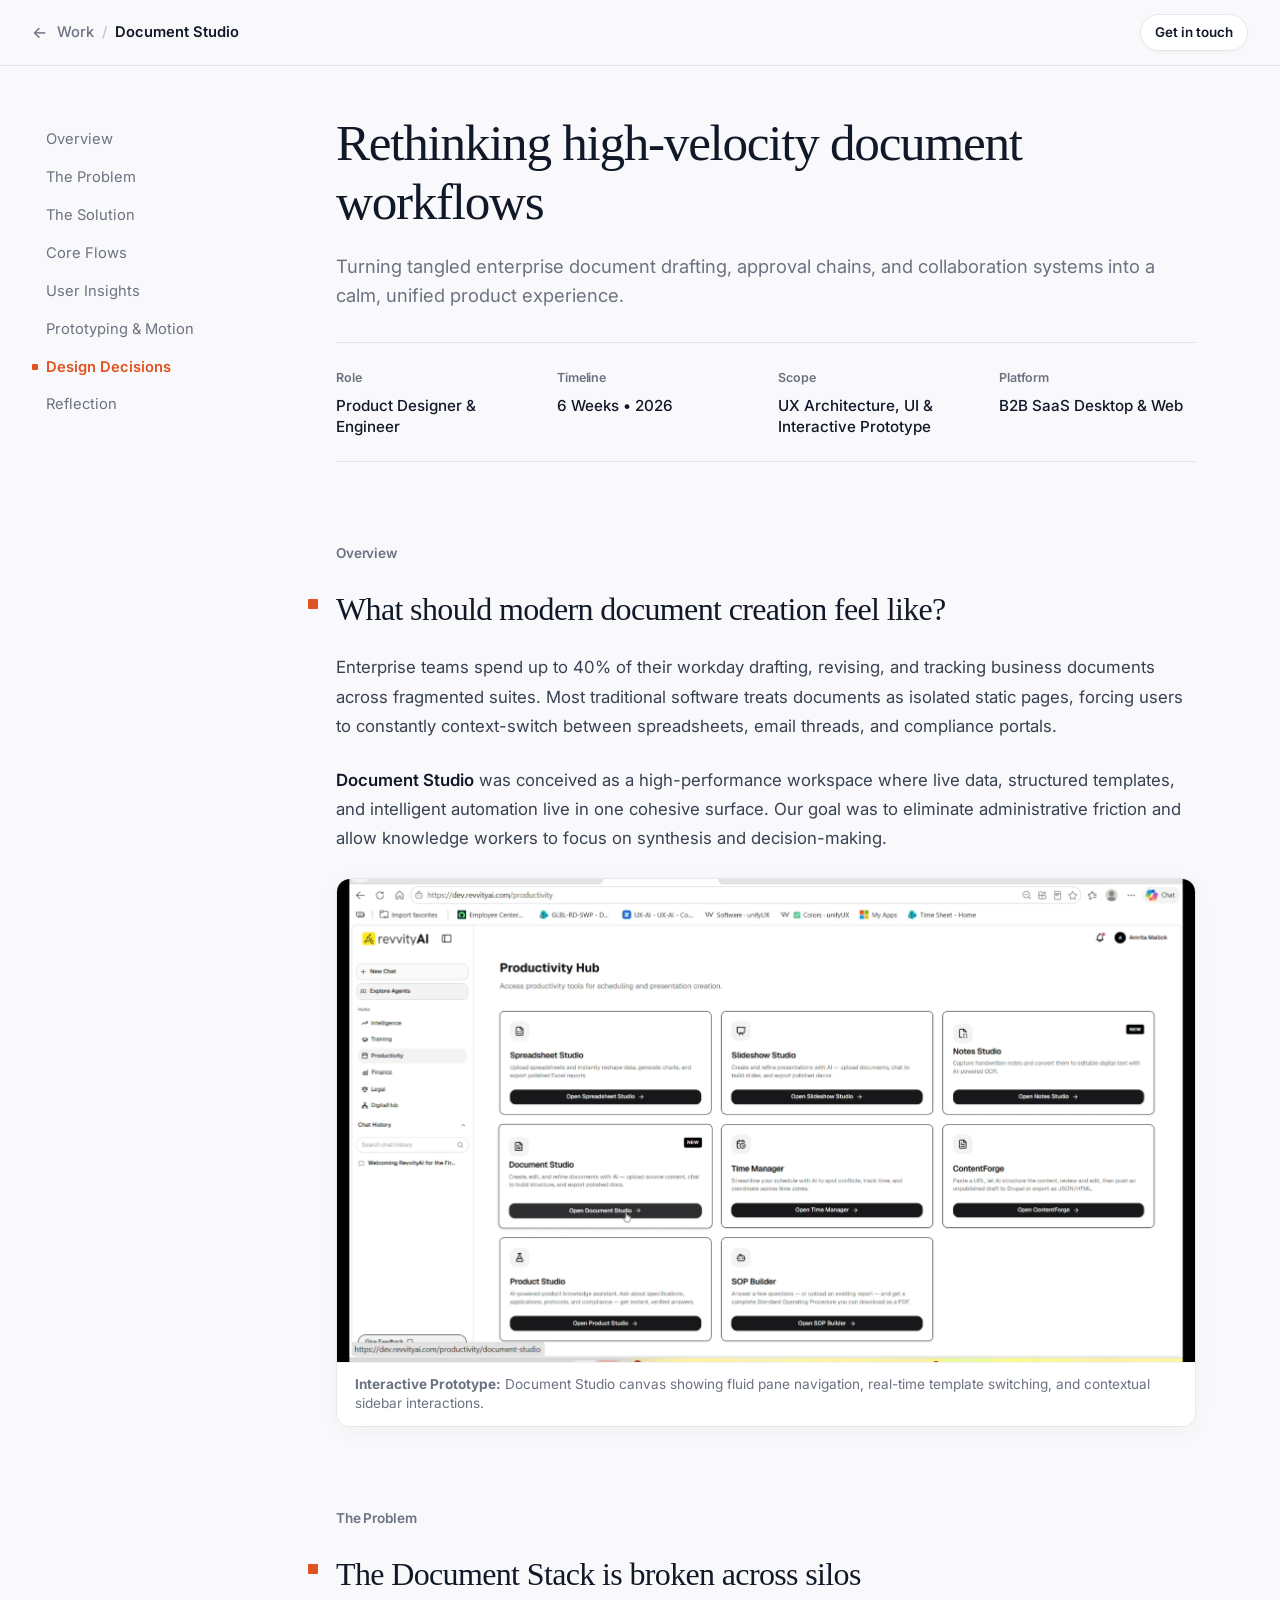
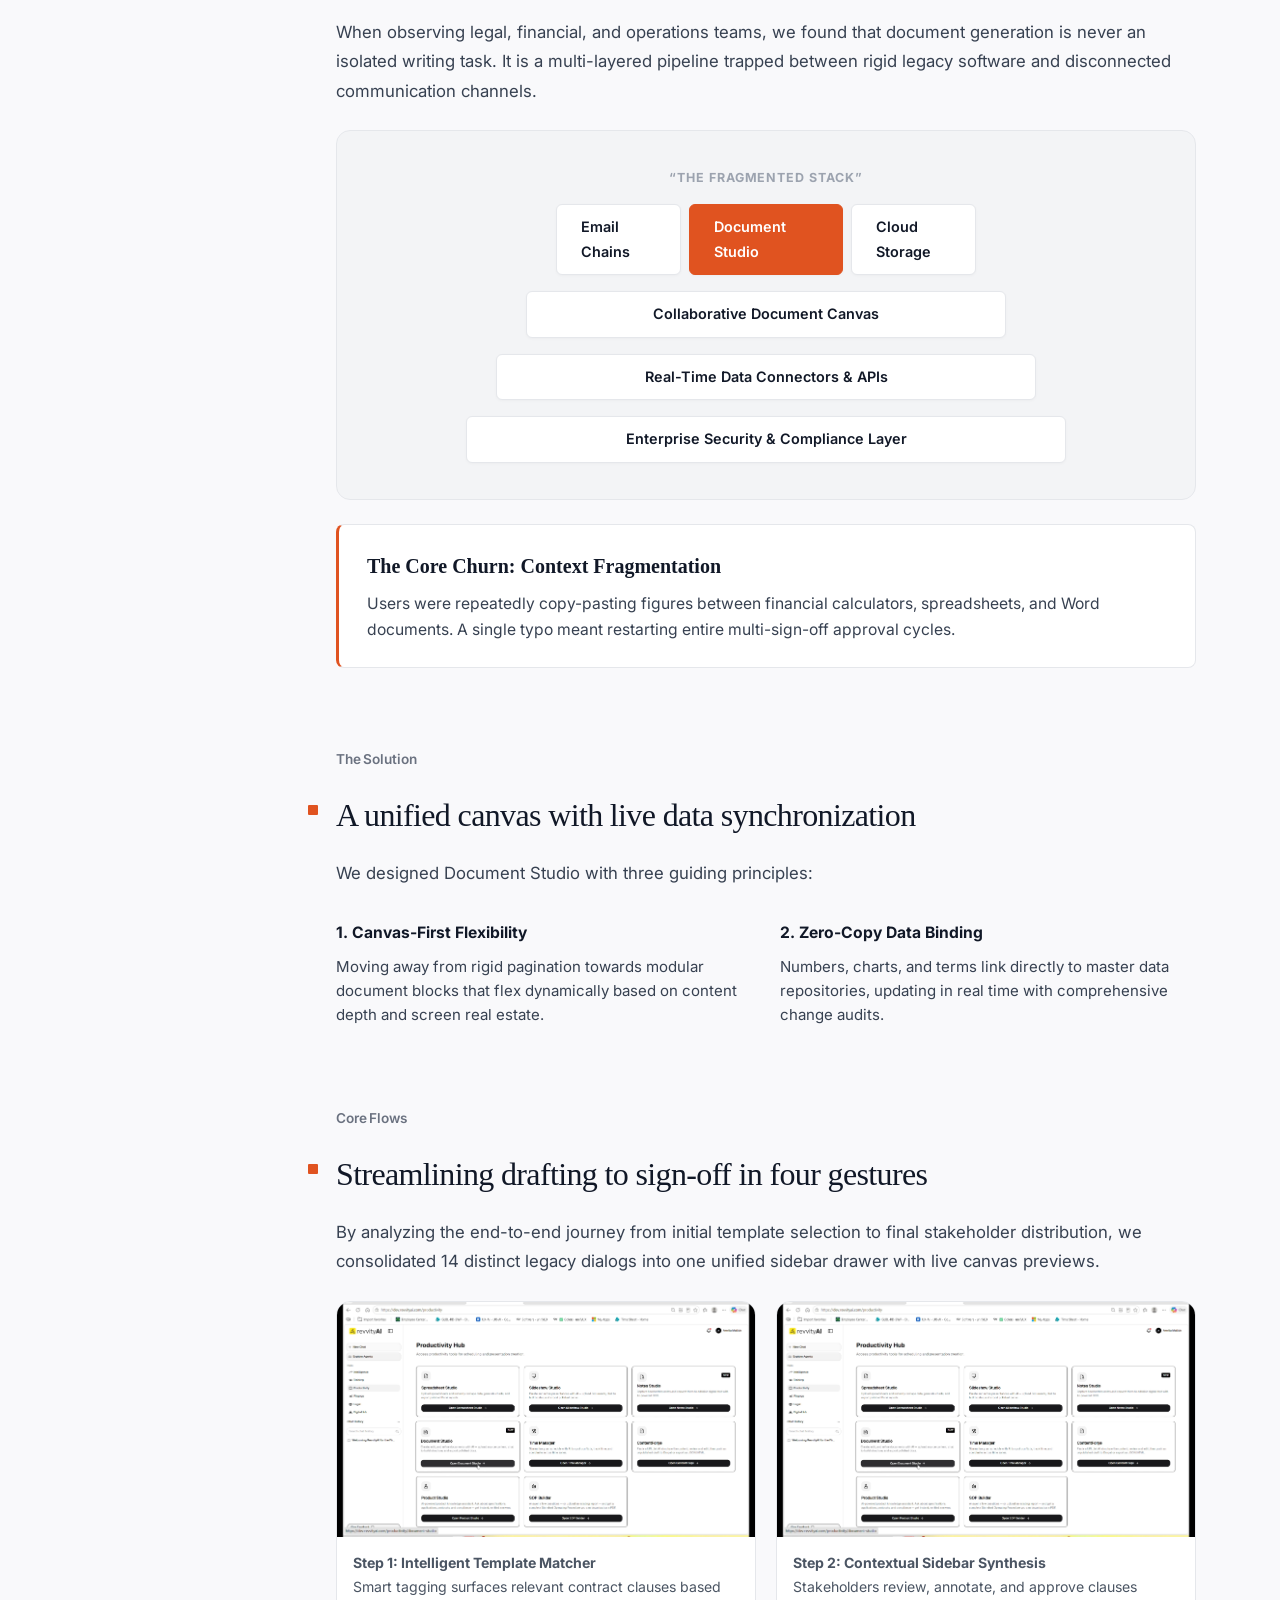
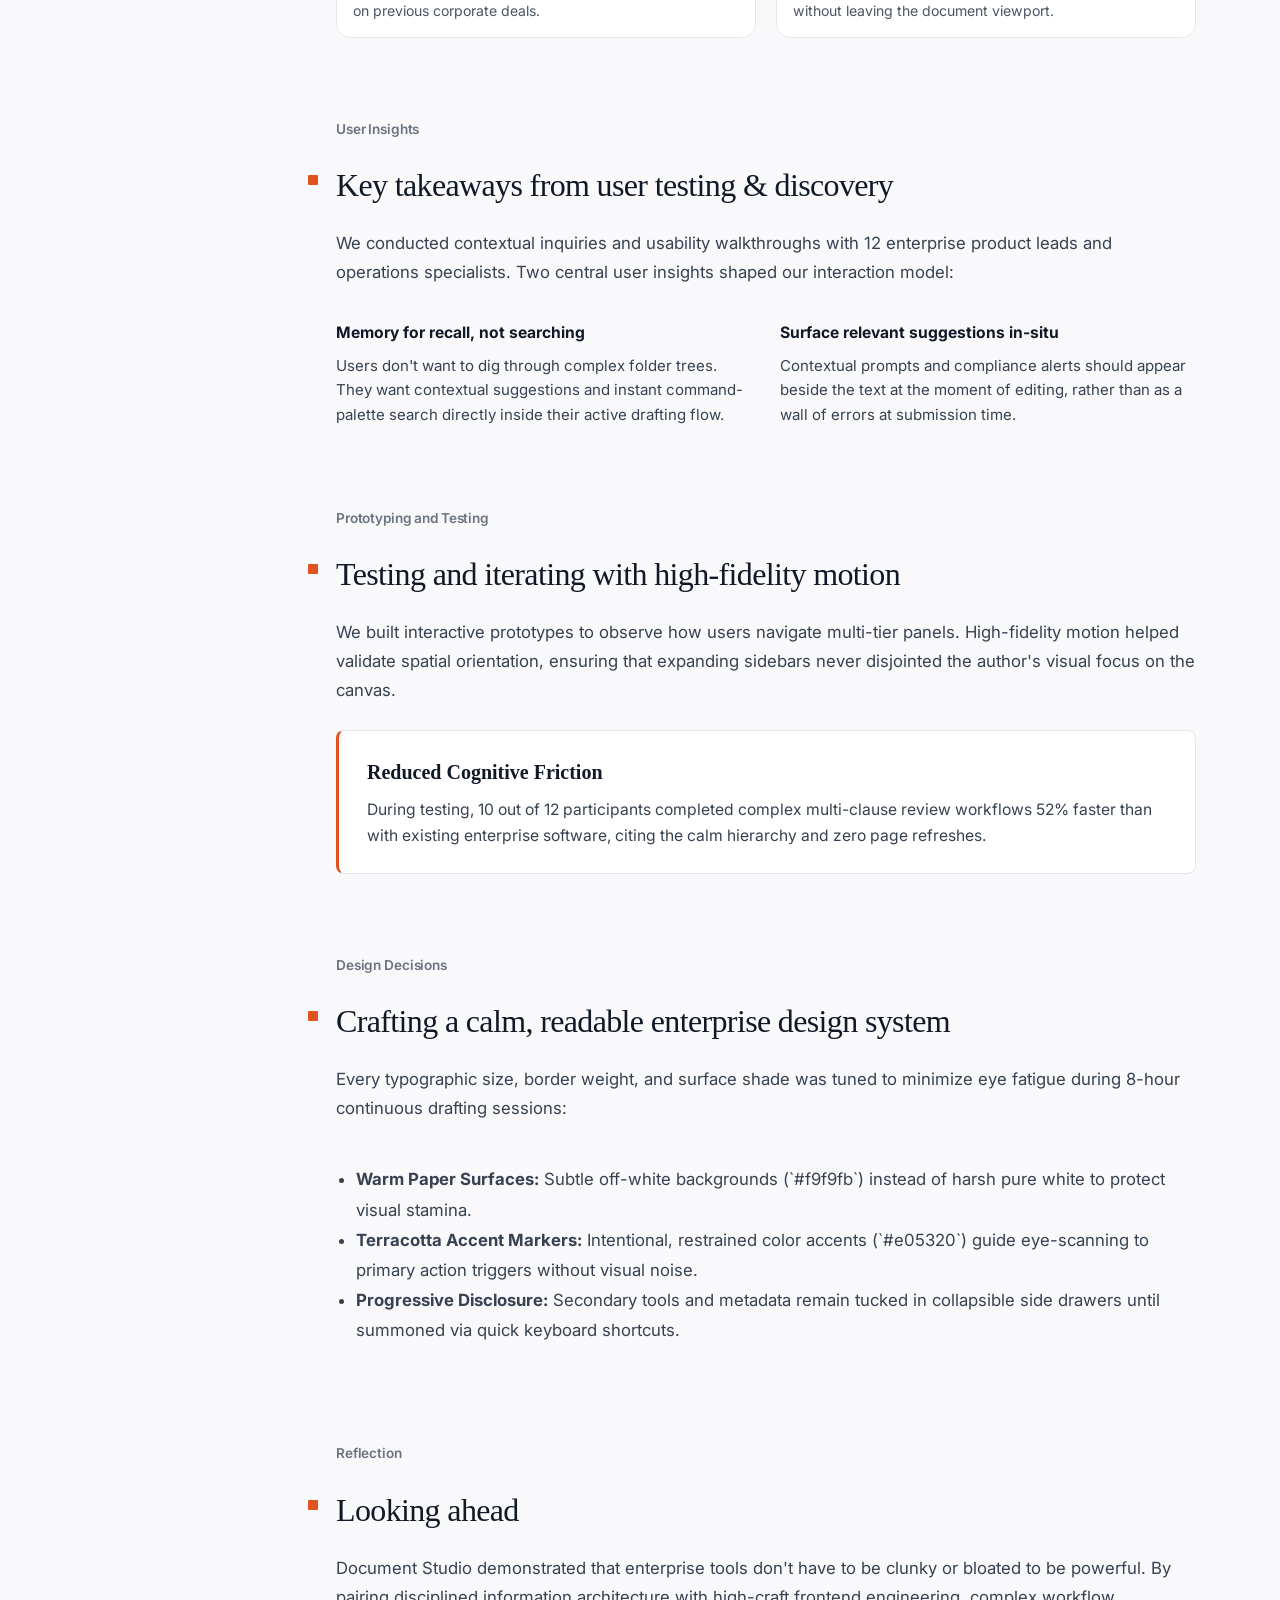
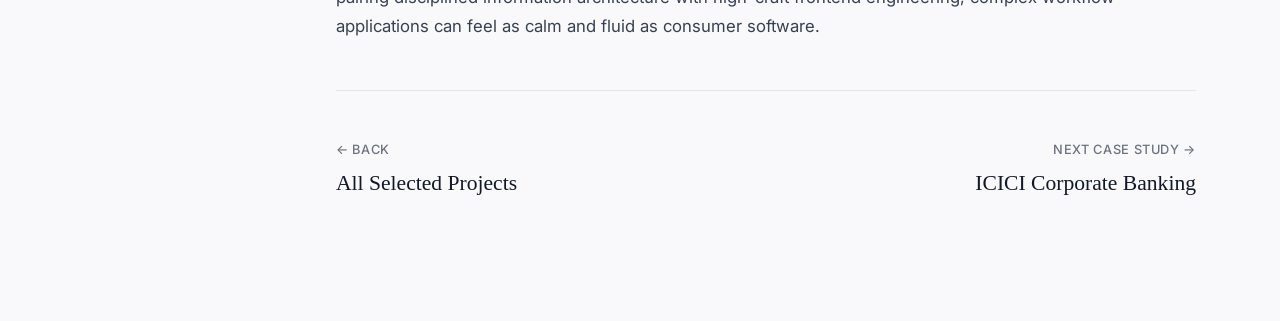
==== case-studies/document-studio/index.html @ 18f776e1 "Add Document Studio case study with Editorial Light reading theme and sticky TOC" ====
<!DOCTYPE html>
<html lang="en">
<head>
  <meta charset="UTF-8" />
  <meta name="viewport" content="width=device-width, initial-scale=1.0" />
  <title>Document Studio — Case Study | Amrita Mallick</title>
  
  <link rel="preconnect" href="https://fonts.googleapis.com" />
  <link rel="preconnect" href="https://fonts.gstatic.com" crossorigin />
  <link href="https://fonts.googleapis.com/css2?family=Inter:wght@400;500;600;700&display=swap" rel="stylesheet" />
  
  <link rel="stylesheet" href="../../styles/editorial-case-study.css" />
</head>
<body class="editorial-case-study">

  <!-- =========================================
       TOP BREADCRUMB BAR
       ========================================= -->
  <header class="cs-top-bar" role="banner">
    <a href="../../index.html" class="cs-breadcrumb">
      <span class="back-arrow">←</span> Work <span style="opacity: 0.4;">/</span> <span class="project-title-crumb">Document Studio</span>
    </a>
    <div class="cs-top-actions">
      <a href="../../index.html#contact" class="cs-contact-pill">Get in touch</a>
    </div>
  </header>

  <!-- =========================================
       MAIN 2-COLUMN LAYOUT
       ========================================= -->
  <div class="cs-layout-container">

    <!-- LEFT STICKY TABLE OF CONTENTS -->
    <aside class="cs-toc-sidebar" aria-label="Table of Contents">
      <ul class="cs-toc-list">
        <li><a href="#overview" class="cs-toc-link is-active">Overview</a></li>
        <li><a href="#problem" class="cs-toc-link">The Problem</a></li>
        <li><a href="#solution" class="cs-toc-link">The Solution</a></li>
        <li><a href="#core-flows" class="cs-toc-link">Core Flows</a></li>
        <li><a href="#research" class="cs-toc-link">User Insights</a></li>
        <li><a href="#prototyping" class="cs-toc-link">Prototyping & Motion</a></li>
        <li><a href="#decisions" class="cs-toc-link">Design Decisions</a></li>
        <li><a href="#reflection" class="cs-toc-link">Reflection</a></li>
      </ul>
    </aside>

    <!-- RIGHT MAIN CONTENT COLUMN -->
    <main class="cs-main-content">

      <!-- HERO ARTICLE HEADER -->
      <section class="cs-article-header">
        <h1 class="cs-main-title">Rethinking high-velocity document workflows</h1>
        <p class="cs-main-subtitle">
          Turning tangled enterprise document drafting, approval chains, and collaboration systems into a calm, unified product experience.
        </p>

        <!-- Metadata Grid -->
        <div class="cs-metadata-grid">
          <div class="cs-meta-col">
            <span class="cs-meta-label">Role</span>
            <span class="cs-meta-value">Product Designer &amp; Engineer</span>
          </div>
          <div class="cs-meta-col">
            <span class="cs-meta-label">Timeline</span>
            <span class="cs-meta-value">6 Weeks &bull; 2026</span>
          </div>
          <div class="cs-meta-col">
            <span class="cs-meta-label">Scope</span>
            <span class="cs-meta-value">UX Architecture, UI &amp; Interactive Prototype</span>
          </div>
          <div class="cs-meta-col">
            <span class="cs-meta-label">Platform</span>
            <span class="cs-meta-value">B2B SaaS Desktop &amp; Web</span>
          </div>
        </div>
      </section>

      <!-- SECTION 1: OVERVIEW -->
      <section class="cs-section" id="overview">
        <span class="cs-section-kicker">Overview</span>
        <div class="cs-heading-with-marker">
          <h2 class="cs-section-heading">What should modern document creation feel like?</h2>
        </div>
        <p class="cs-body-p">
          Enterprise teams spend up to 40% of their workday drafting, revising, and tracking business documents across fragmented suites. Most traditional software treats documents as isolated static pages, forcing users to constantly context-switch between spreadsheets, email threads, and compliance portals.
        </p>
        <p class="cs-body-p">
          <strong>Document Studio</strong> was conceived as a high-performance workspace where live data, structured templates, and intelligent automation live in one cohesive surface. Our goal was to eliminate administrative friction and allow knowledge workers to focus on synthesis and decision-making.
        </p>

        <!-- Featured Prototype Video Mockup -->
        <div class="cs-media-card">
          <video autoplay loop muted playsinline webkit-playsinline preload="auto" poster="../../assets/images/prototype_thumb.png">
            <source src="../../assets/videos/document-studio-prototype.mp4" type="video/mp4" />
          </video>
          <div class="cs-media-caption">
            <strong>Interactive Prototype:</strong> Document Studio canvas showing fluid pane navigation, real-time template switching, and contextual sidebar interactions.
          </div>
        </div>
      </section>

      <!-- SECTION 2: THE PROBLEM -->
      <section class="cs-section" id="problem">
        <span class="cs-section-kicker">The Problem</span>
        <div class="cs-heading-with-marker">
          <h2 class="cs-section-heading">The Document Stack is broken across silos</h2>
        </div>
        <p class="cs-body-p">
          When observing legal, financial, and operations teams, we found that document generation is never an isolated writing task. It is a multi-layered pipeline trapped between rigid legacy software and disconnected communication channels.
        </p>

        <!-- System Stack Diagram (Like OpenAI "THE STACK" component) -->
        <div class="cs-stack-diagram">
          <div style="font-size: 0.78rem; font-weight: 700; color: #9ca3af; letter-spacing: 0.08em; text-transform: uppercase;">
            &ldquo;THE FRAGMENTED STACK&rdquo;
          </div>
          <div style="display: flex; gap: 8px; width: 100%; max-width: 420px; justify-content: center;">
            <div class="cs-stack-level" style="flex: 1;">Email Chains</div>
            <div class="cs-stack-level active-stack" style="flex: 1.4;">Document Studio</div>
            <div class="cs-stack-level" style="flex: 1;">Cloud Storage</div>
          </div>
          <div class="cs-stack-level" style="width: 100%; max-width: 480px;">Collaborative Document Canvas</div>
          <div class="cs-stack-level" style="width: 100%; max-width: 540px;">Real-Time Data Connectors &amp; APIs</div>
          <div class="cs-stack-level" style="width: 100%; max-width: 600px;">Enterprise Security &amp; Compliance Layer</div>
        </div>

        <div class="cs-callout-card">
          <h4>The Core Churn: Context Fragmentation</h4>
          <p>
            Users were repeatedly copy-pasting figures between financial calculators, spreadsheets, and Word documents. A single typo meant restarting entire multi-sign-off approval cycles.
          </p>
        </div>
      </section>

      <!-- SECTION 3: THE SOLUTION -->
      <section class="cs-section" id="solution">
        <span class="cs-section-kicker">The Solution</span>
        <div class="cs-heading-with-marker">
          <h2 class="cs-section-heading">A unified canvas with live data synchronization</h2>
        </div>
        <p class="cs-body-p">
          We designed Document Studio with three guiding principles:
        </p>
        <div class="cs-insights-grid">
          <div class="cs-insight-item">
            <h3 class="cs-insight-title">1. Canvas-First Flexibility</h3>
            <p class="cs-insight-desc">
              Moving away from rigid pagination towards modular document blocks that flex dynamically based on content depth and screen real estate.
            </p>
          </div>
          <div class="cs-insight-item">
            <h3 class="cs-insight-title">2. Zero-Copy Data Binding</h3>
            <p class="cs-insight-desc">
              Numbers, charts, and terms link directly to master data repositories, updating in real time with comprehensive change audits.
            </p>
          </div>
        </div>
      </section>

      <!-- SECTION 4: CORE FLOWS -->
      <section class="cs-section" id="core-flows">
        <span class="cs-section-kicker">Core Flows</span>
        <div class="cs-heading-with-marker">
          <h2 class="cs-section-heading">Streamlining drafting to sign-off in four gestures</h2>
        </div>
        <p class="cs-body-p">
          By analyzing the end-to-end journey from initial template selection to final stakeholder distribution, we consolidated 14 distinct legacy dialogs into one unified sidebar drawer with live canvas previews.
        </p>

        <!-- Side-by-Side Flow Exploration -->
        <div class="cs-photo-grid-2">
          <div class="photo-item">
            <img src="../../assets/images/prototype_thumb.png" alt="Document Studio Workflow Navigation" />
            <div style="padding: 14px 16px; font-size: 0.88rem; color: #4b5563;">
              <strong>Step 1: Intelligent Template Matcher</strong><br />
              Smart tagging surfaces relevant contract clauses based on previous corporate deals.
            </div>
          </div>
          <div class="photo-item">
            <img src="../../assets/images/prototype_thumb.png" alt="Document Studio Real-Time Synthesis" />
            <div style="padding: 14px 16px; font-size: 0.88rem; color: #4b5563;">
              <strong>Step 2: Contextual Sidebar Synthesis</strong><br />
              Stakeholders review, annotate, and approve clauses without leaving the document viewport.
            </div>
          </div>
        </div>
      </section>

      <!-- SECTION 5: USER RESEARCH & INSIGHTS -->
      <section class="cs-section" id="research">
        <span class="cs-section-kicker">User Insights</span>
        <div class="cs-heading-with-marker">
          <h2 class="cs-section-heading">Key takeaways from user testing &amp; discovery</h2>
        </div>
        <p class="cs-body-p">
          We conducted contextual inquiries and usability walkthroughs with 12 enterprise product leads and operations specialists. Two central user insights shaped our interaction model:
        </p>

        <div class="cs-insights-grid">
          <div class="cs-insight-item">
            <h3 class="cs-insight-title">Memory for recall, not searching</h3>
            <p class="cs-insight-desc">
              Users don't want to dig through complex folder trees. They want contextual suggestions and instant command-palette search directly inside their active drafting flow.
            </p>
          </div>
          <div class="cs-insight-item">
            <h3 class="cs-insight-title">Surface relevant suggestions in-situ</h3>
            <p class="cs-insight-desc">
              Contextual prompts and compliance alerts should appear beside the text at the moment of editing, rather than as a wall of errors at submission time.
            </p>
          </div>
        </div>
      </section>

      <!-- SECTION 6: PROTOTYPING & MOTION -->
      <section class="cs-section" id="prototyping">
        <span class="cs-section-kicker">Prototyping and Testing</span>
        <div class="cs-heading-with-marker">
          <h2 class="cs-section-heading">Testing and iterating with high-fidelity motion</h2>
        </div>
        <p class="cs-body-p">
          We built interactive prototypes to observe how users navigate multi-tier panels. High-fidelity motion helped validate spatial orientation, ensuring that expanding sidebars never disjointed the author's visual focus on the canvas.
        </p>

        <div class="cs-callout-card">
          <h4>Reduced Cognitive Friction</h4>
          <p>
            During testing, 10 out of 12 participants completed complex multi-clause review workflows 52% faster than with existing enterprise software, citing the calm hierarchy and zero page refreshes.
          </p>
        </div>
      </section>

      <!-- SECTION 7: DESIGN DECISIONS -->
      <section class="cs-section" id="decisions">
        <span class="cs-section-kicker">Design Decisions</span>
        <div class="cs-heading-with-marker">
          <h2 class="cs-section-heading">Crafting a calm, readable enterprise design system</h2>
        </div>
        <p class="cs-body-p">
          Every typographic size, border weight, and surface shade was tuned to minimize eye fatigue during 8-hour continuous drafting sessions:
        </p>
        <ul style="padding-left: 20px; line-height: 1.8; color: var(--cs-text-body); font-size: 1.05rem;">
          <li><strong>Warm Paper Surfaces:</strong> Subtle off-white backgrounds (`#f9f9fb`) instead of harsh pure white to protect visual stamina.</li>
          <li><strong>Terracotta Accent Markers:</strong> Intentional, restrained color accents (`#e05320`) guide eye-scanning to primary action triggers without visual noise.</li>
          <li><strong>Progressive Disclosure:</strong> Secondary tools and metadata remain tucked in collapsible side drawers until summoned via quick keyboard shortcuts.</li>
        </ul>
      </section>

      <!-- SECTION 8: REFLECTION & NEXT STEPS -->
      <section class="cs-section" id="reflection">
        <span class="cs-section-kicker">Reflection</span>
        <div class="cs-heading-with-marker">
          <h2 class="cs-section-heading">Looking ahead</h2>
        </div>
        <p class="cs-body-p">
          Document Studio demonstrated that enterprise tools don't have to be clunky or bloated to be powerful. By pairing disciplined information architecture with high-craft frontend engineering, complex workflow applications can feel as calm and fluid as consumer software.
        </p>

        <!-- Bottom Navigation: Next Case Study -->
        <nav class="cs-footer-nav" aria-label="Next Case Study">
          <a href="../../index.html#projects" class="cs-footer-link">
            <span class="cs-footer-sub">← Back</span>
            <span class="cs-footer-title">All Selected Projects</span>
          </a>
          <a href="../icici-cib-banking-saas/index.html" class="cs-footer-link" style="text-align: right;">
            <span class="cs-footer-sub">Next Case Study →</span>
            <span class="cs-footer-title">ICICI Corporate Banking</span>
          </a>
        </nav>
      </section>

    </main>
  </div>

  <script src="../editorial-case-study.js"></script>
</body>
</html>
---- styles/editorial-case-study.css ----
/* ==========================================================================
   Editorial Case Study Design System
   Inspired by OpenAI x Hardware Case Study Layout:
   - High-contrast, publication-grade reading experience
   - Warm editorial canvas (#f9f9fb) with crisp typography
   - Sticky left Table of Contents (TOC) with terracotta active indicators
   - Modular storytelling: Insights, Workflow Stacks, Device Mockups & Media
   ========================================================================== */

@font-face {
  font-family: 'Canela';
  src: url('../assets/fonts/CanelaTextFamily/CanelaText-Regular-Trial.otf') format('opentype');
  font-weight: 400;
  font-style: normal;
}
@font-face {
  font-family: 'Canela';
  src: url('../assets/fonts/CanelaDeckFamily/CanelaDeck-Medium-Trial.otf') format('opentype');
  font-weight: 500;
  font-style: normal;
}
@font-face {
  font-family: 'Canela';
  src: url('../assets/fonts/CanelaFamily/Canela-Bold-Trial.otf') format('opentype');
  font-weight: 700;
  font-style: normal;
}
@font-face {
  font-family: 'Canela';
  src: url('../assets/fonts/CanelaFamily/Canela-BoldItalic-Trial.otf') format('opentype');
  font-weight: 700;
  font-style: italic;
}

:root {
  --cs-bg: #f9f9fb;
  --cs-surface: #ffffff;
  --cs-surface-subtle: #f3f4f6;
  --cs-text-main: #111827;
  --cs-text-body: #374151;
  --cs-text-secondary: #6b7280;
  --cs-text-muted: #9ca3af;
  --cs-border: #e5e7eb;
  --cs-border-subtle: #f1f2f4;
  --cs-accent: #e05320;
  --cs-accent-bg: rgba(224, 83, 32, 0.08);
  --cs-radius-sm: 8px;
  --cs-radius-md: 14px;
  --cs-radius-lg: 20px;
  --font-serif: 'Canela', Georgia, serif;
  --font-sans: 'Inter', -apple-system, BlinkMacSystemFont, "Segoe UI", Roboto, sans-serif;
}

*, *::before, *::after {
  box-sizing: border-box;
}

html {
  scroll-behavior: smooth;
  overflow-x: hidden;
  max-width: 100vw;
}

body.editorial-case-study {
  margin: 0;
  background-color: var(--cs-bg);
  color: var(--cs-text-body);
  font-family: var(--font-sans);
  font-size: 16px;
  line-height: 1.7;
  -webkit-font-smoothing: antialiased;
  -moz-osx-font-smoothing: grayscale;
}

/* =========================================
   TOP BREADCRUMB NAVIGATION BAR
   ========================================= */
.cs-top-bar {
  position: sticky;
  top: 0;
  z-index: 100;
  background: rgba(249, 249, 251, 0.92);
  backdrop-filter: blur(14px);
  -webkit-backdrop-filter: blur(14px);
  border-bottom: 1px solid var(--cs-border);
  padding: 14px 32px;
  display: flex;
  align-items: center;
  justify-content: space-between;
}

.cs-breadcrumb {
  display: inline-flex;
  align-items: center;
  gap: 8px;
  font-size: 0.92rem;
  font-weight: 500;
  color: var(--cs-text-secondary);
  text-decoration: none;
  transition: color 0.2s ease;
}

.cs-breadcrumb:hover {
  color: var(--cs-text-main);
}

.cs-breadcrumb .back-arrow {
  font-size: 1rem;
  margin-right: 2px;
  transition: transform 0.2s ease;
}

.cs-breadcrumb:hover .back-arrow {
  transform: translateX(-3px);
}

.cs-breadcrumb .project-title-crumb {
  color: var(--cs-text-main);
  font-weight: 600;
}

.cs-top-actions {
  display: flex;
  align-items: center;
  gap: 16px;
}

.cs-contact-pill {
  font-size: 0.84rem;
  font-weight: 600;
  color: var(--cs-text-main);
  background: var(--cs-surface);
  border: 1px solid var(--cs-border);
  padding: 6px 14px;
  border-radius: 999px;
  text-decoration: none;
  box-shadow: 0 1px 3px rgba(0, 0, 0, 0.04);
  transition: all 0.2s ease;
  cursor: pointer;
}

.cs-contact-pill:hover {
  border-color: var(--cs-text-main);
  background: var(--cs-text-main);
  color: #ffffff;
}

/* =========================================
   MAIN 2-COLUMN LAYOUT (Sticky TOC + Content)
   ========================================= */
.cs-layout-container {
  max-width: 1360px;
  margin: 0 auto;
  padding: 48px 32px 120px;
  display: grid;
  grid-template-columns: 240px minmax(0, 1fr);
  gap: 64px;
  position: relative;
  align-items: start;
}

/* Left Sticky Table of Contents */
.cs-toc-sidebar {
  position: sticky;
  top: 80px;
  display: flex;
  flex-direction: column;
  gap: 12px;
  padding-top: 10px;
  user-select: none;
}

.cs-toc-list {
  list-style: none;
  padding: 0;
  margin: 0;
  display: flex;
  flex-direction: column;
  gap: 8px;
}

.cs-toc-link {
  display: inline-flex;
  align-items: center;
  gap: 8px;
  font-size: 0.92rem;
  font-weight: 400;
  color: var(--cs-text-secondary);
  text-decoration: none;
  padding: 4px 0;
  transition: all 0.2s ease;
  line-height: 1.35;
}

.cs-toc-link:hover {
  color: var(--cs-text-main);
}

.cs-toc-link::before {
  content: "";
  display: inline-block;
  width: 6px;
  height: 6px;
  background: transparent;
  border-radius: 1px;
  flex-shrink: 0;
  transition: background 0.2s ease;
}

/* Active State with Terracotta Orange Square Indicator */
.cs-toc-link.is-active {
  color: var(--cs-accent);
  font-weight: 600;
}

.cs-toc-link.is-active::before {
  content: "";
  background: var(--cs-accent);
}

/* =========================================
   RIGHT CONTENT COLUMN
   ========================================= */
.cs-main-content {
  max-width: 860px;
  display: flex;
  flex-direction: column;
  gap: 80px;
}

/* Article Hero Header */
.cs-article-header {
  display: flex;
  flex-direction: column;
  gap: 20px;
}

.cs-main-title {
  font-family: var(--font-serif);
  font-size: clamp(2.4rem, 4vw, 3.4rem);
  font-weight: 500;
  color: var(--cs-text-main);
  line-height: 1.15;
  letter-spacing: -0.025em;
  margin: 0;
}

.cs-main-subtitle {
  font-size: 1.15rem;
  color: var(--cs-text-secondary);
  line-height: 1.6;
  margin: 0;
}

/* Metadata Strip */
.cs-metadata-grid {
  display: grid;
  grid-template-columns: repeat(4, 1fr);
  gap: 24px;
  padding: 24px 0;
  border-top: 1px solid var(--cs-border);
  border-bottom: 1px solid var(--cs-border);
  margin-top: 12px;
}

.cs-meta-col {
  display: flex;
  flex-direction: column;
  gap: 6px;
}

.cs-meta-label {
  font-size: 0.78rem;
  font-weight: 600;
  color: var(--cs-text-secondary);
  letter-spacing: -0.01em;
}

.cs-meta-value {
  font-size: 0.95rem;
  font-weight: 500;
  color: var(--cs-text-main);
  line-height: 1.4;
}

/* =========================================
   ARTICLE SECTIONS & TYPOGRAPHY
   ========================================= */
.cs-section {
  display: flex;
  flex-direction: column;
  gap: 24px;
  scroll-margin-top: 96px;
  position: relative;
}

.cs-section-kicker {
  font-size: 0.85rem;
  font-weight: 600;
  color: var(--cs-text-secondary);
  letter-spacing: -0.01em;
  margin: 0;
}

.cs-section-heading {
  font-family: var(--font-serif);
  font-size: clamp(1.75rem, 2.5vw, 2.25rem);
  font-weight: 500;
  color: var(--cs-text-main);
  line-height: 1.25;
  letter-spacing: -0.02em;
  margin: 0;
}

.cs-section-subhead {
  font-size: 1.05rem;
  font-weight: 500;
  color: var(--cs-text-secondary);
  line-height: 1.65;
  margin: 0;
}

.cs-body-p {
  font-size: 1.05rem;
  color: var(--cs-text-body);
  line-height: 1.75;
  margin: 0;
}

.cs-body-p strong {
  color: var(--cs-text-main);
  font-weight: 600;
}

/* Section Header with Accent Orange Square Indicator */
.cs-heading-with-marker {
  position: relative;
  display: flex;
  flex-direction: column;
  gap: 8px;
}

.cs-heading-with-marker::before {
  content: "";
  position: absolute;
  left: -28px;
  top: 10px;
  width: 10px;
  height: 10px;
  background: var(--cs-accent);
  border-radius: 1px;
}

/* =========================================
   FEATURED VIDEO & MEDIA DISPLAY
   ========================================= */
.cs-media-card {
  width: 100%;
  border-radius: var(--cs-radius-md);
  overflow: hidden;
  background: var(--cs-surface);
  border: 1px solid var(--cs-border);
  box-shadow: 0 4px 20px rgba(0, 0, 0, 0.04);
}

.cs-media-card video,
.cs-media-card img {
  width: 100%;
  height: auto;
  display: block;
  object-fit: cover;
}

.cs-media-caption {
  padding: 12px 18px;
  font-size: 0.85rem;
  color: var(--cs-text-secondary);
  border-top: 1px solid var(--cs-border-subtle);
  background: var(--cs-surface);
  line-height: 1.45;
}

/* Multi-column photo galleries (Testing & user research) */
.cs-photo-grid-4 {
  display: grid;
  grid-template-columns: repeat(4, 1fr);
  gap: 12px;
  width: 100%;
}

.cs-photo-grid-4 .photo-item {
  width: 100%;
  aspect-ratio: 9 / 16;
  border-radius: var(--cs-radius-sm);
  overflow: hidden;
  border: 1px solid var(--cs-border);
}

.cs-photo-grid-4 .photo-item img {
  width: 100%;
  height: 100%;
  object-fit: cover;
  display: block;
}

/* Side-by-side device card comparison */
.cs-photo-grid-2 {
  display: grid;
  grid-template-columns: repeat(2, 1fr);
  gap: 20px;
  width: 100%;
}

.cs-photo-grid-2 .photo-item {
  width: 100%;
  border-radius: var(--cs-radius-md);
  overflow: hidden;
  border: 1px solid var(--cs-border);
  background: var(--cs-surface);
}

.cs-photo-grid-2 .photo-item img {
  width: 100%;
  height: auto;
  display: block;
}

/* =========================================
   STRUCTURED INSIGHTS & CALLOUT CARDS
   ========================================= */
.cs-insights-grid {
  display: grid;
  grid-template-columns: repeat(2, 1fr);
  gap: 28px;
  margin-top: 8px;
}

.cs-insight-item {
  display: flex;
  flex-direction: column;
  gap: 8px;
}

.cs-insight-title {
  font-size: 0.98rem;
  font-weight: 700;
  color: var(--cs-text-main);
  margin: 0;
}

.cs-insight-desc {
  font-size: 0.94rem;
  color: var(--cs-text-body);
  line-height: 1.6;
  margin: 0;
}

/* Highlight / Opportunity Callout Card */
.cs-callout-card {
  padding: 24px 28px;
  background: var(--cs-surface);
  border: 1px solid var(--cs-border);
  border-left: 3px solid var(--cs-accent);
  border-radius: var(--cs-radius-sm);
  display: flex;
  flex-direction: column;
  gap: 8px;
}

.cs-callout-card h4 {
  font-family: var(--font-serif);
  font-size: 1.25rem;
  color: var(--cs-text-main);
  margin: 0;
}

.cs-callout-card p {
  font-size: 0.98rem;
  color: var(--cs-text-body);
  margin: 0;
  line-height: 1.65;
}

/* System Stack Diagram Container (Like OpenAI "THE STACK" block) */
.cs-stack-diagram {
  background: var(--cs-surface-subtle);
  border: 1px solid var(--cs-border);
  border-radius: var(--cs-radius-md);
  padding: 36px 28px;
  display: flex;
  flex-direction: column;
  align-items: center;
  gap: 16px;
}

.cs-stack-level {
  display: flex;
  align-items: center;
  justify-content: center;
  padding: 10px 24px;
  background: var(--cs-surface);
  border: 1px solid var(--cs-border);
  border-radius: 6px;
  font-size: 0.9rem;
  font-weight: 600;
  color: var(--cs-text-main);
  box-shadow: 0 1px 3px rgba(0, 0, 0, 0.03);
}

.cs-stack-level.active-stack {
  background: var(--cs-accent);
  color: #ffffff;
  border-color: var(--cs-accent);
}

/* =========================================
   BOTTOM NAVIGATION (Next Case Study & Footer)
   ========================================= */
.cs-footer-nav {
  display: flex;
  align-items: center;
  justify-content: space-between;
  padding-top: 48px;
  border-top: 1px solid var(--cs-border);
  margin-top: 24px;
}

.cs-footer-link {
  display: flex;
  flex-direction: column;
  gap: 4px;
  text-decoration: none;
  color: inherit;
  transition: transform 0.2s ease;
}

.cs-footer-link:hover {
  transform: translateY(-2px);
}

.cs-footer-sub {
  font-size: 0.8rem;
  font-weight: 500;
  color: var(--cs-text-secondary);
  text-transform: uppercase;
  letter-spacing: 0.05em;
}

.cs-footer-title {
  font-family: var(--font-serif);
  font-size: 1.35rem;
  font-weight: 500;
  color: var(--cs-text-main);
}

/* =========================================
   RESPONSIVE DESIGN (Tablets & Mobile)
   ========================================= */
@media (max-width: 1024px) {
  .cs-layout-container {
    grid-template-columns: 200px minmax(0, 1fr);
    gap: 40px;
    padding: 36px 24px 90px;
  }
}

@media (max-width: 820px) {
  .cs-layout-container {
    grid-template-columns: 1fr;
    gap: 48px;
    padding: 24px 18px 80px;
  }

  /* On mobile, TOC turns into a clean horizontal scroll bar */
  .cs-toc-sidebar {
    position: static;
    overflow-x: auto;
    padding-bottom: 12px;
    border-bottom: 1px solid var(--cs-border);
    margin-bottom: 16px;
    -webkit-overflow-scrolling: touch;
    scrollbar-width: none;
  }

  .cs-toc-sidebar::-webkit-scrollbar {
    display: none;
  }

  .cs-toc-list {
    flex-direction: row;
    flex-wrap: nowrap;
    gap: 12px;
  }

  .cs-toc-link {
    white-space: nowrap;
    padding: 6px 12px;
    background: var(--cs-surface);
    border: 1px solid var(--cs-border);
    border-radius: 999px;
    font-size: 0.82rem;
  }

  .cs-toc-link.is-active {
    background: var(--cs-accent-bg);
    border-color: var(--cs-accent);
  }

  .cs-toc-link::before {
    display: none; /* Hide square in pill view */
  }

  .cs-metadata-grid {
    grid-template-columns: repeat(2, 1fr);
    gap: 16px;
  }

  .cs-heading-with-marker::before {
    display: none;
  }

  .cs-insights-grid {
    grid-template-columns: 1fr;
    gap: 20px;
  }

  .cs-photo-grid-4 {
    grid-template-columns: repeat(2, 1fr);
    gap: 10px;
  }

  .cs-photo-grid-2 {
    grid-template-columns: 1fr;
    gap: 14px;
  }
}
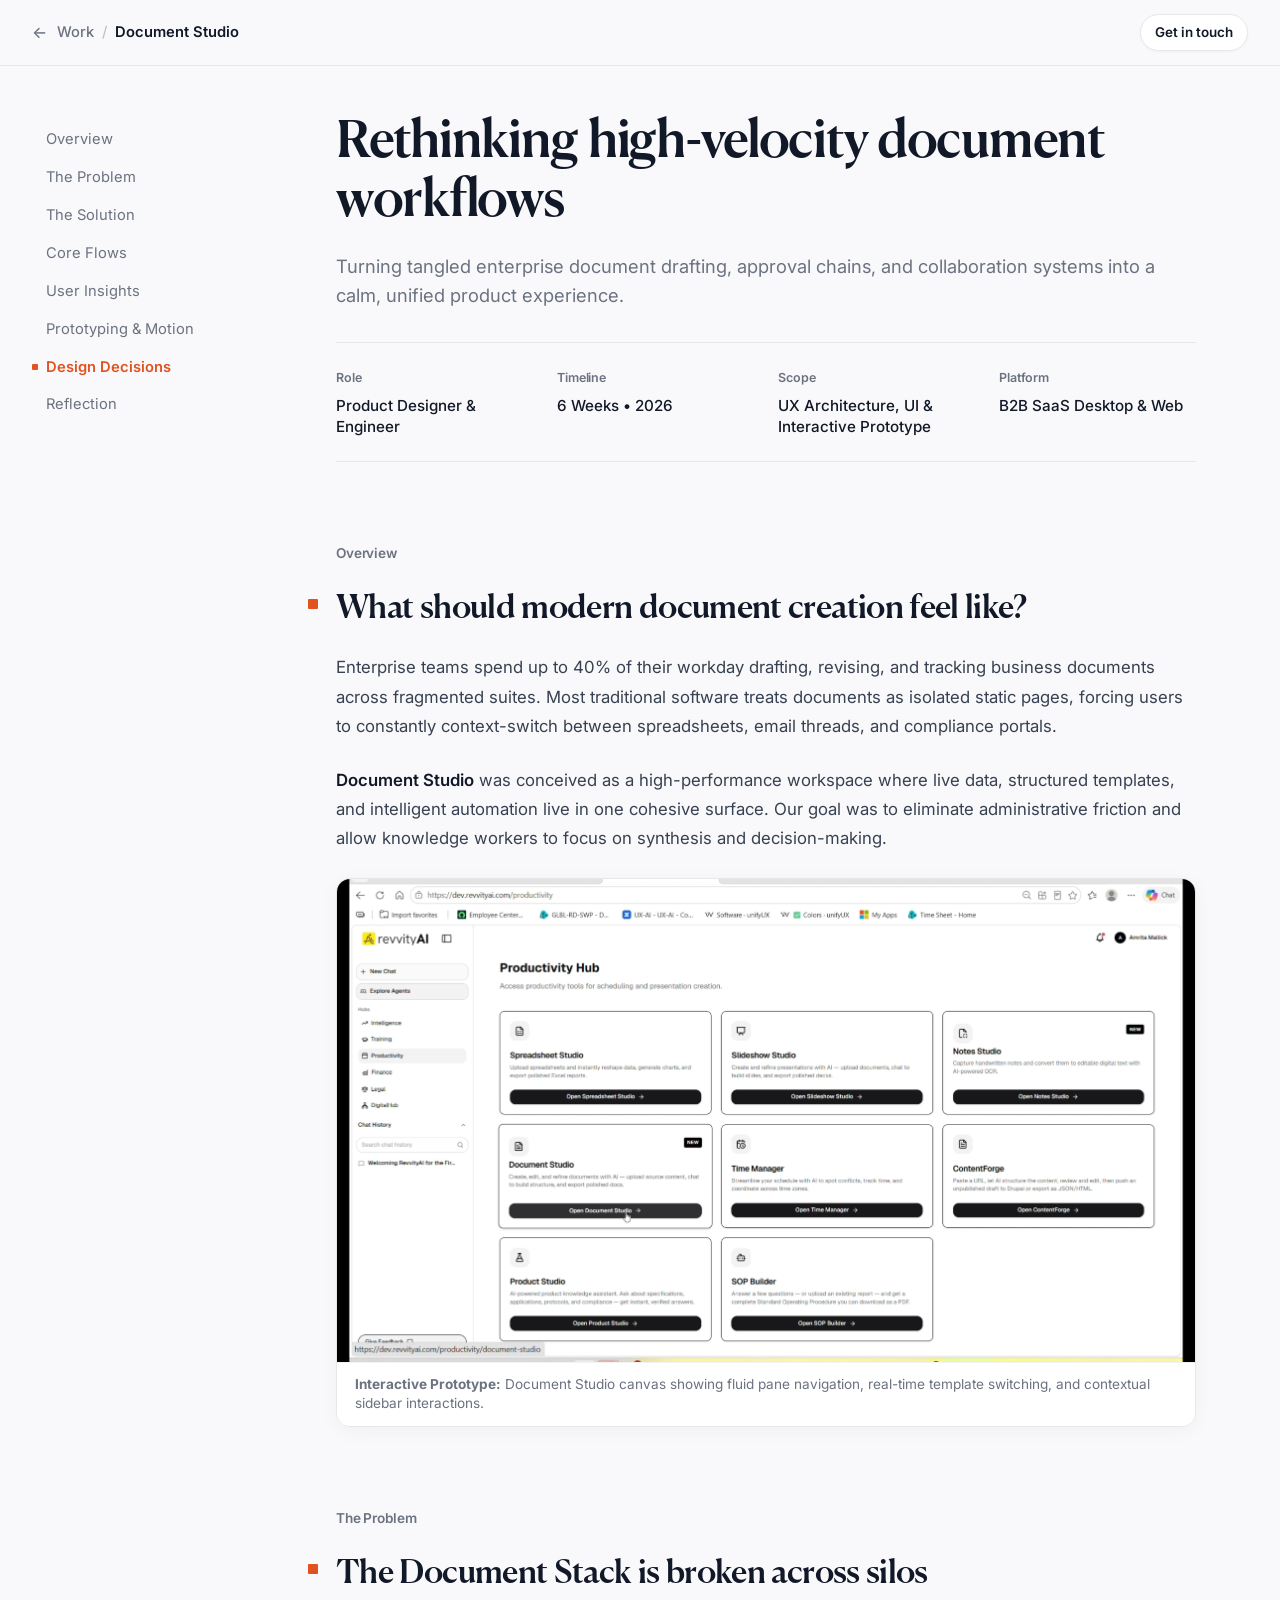
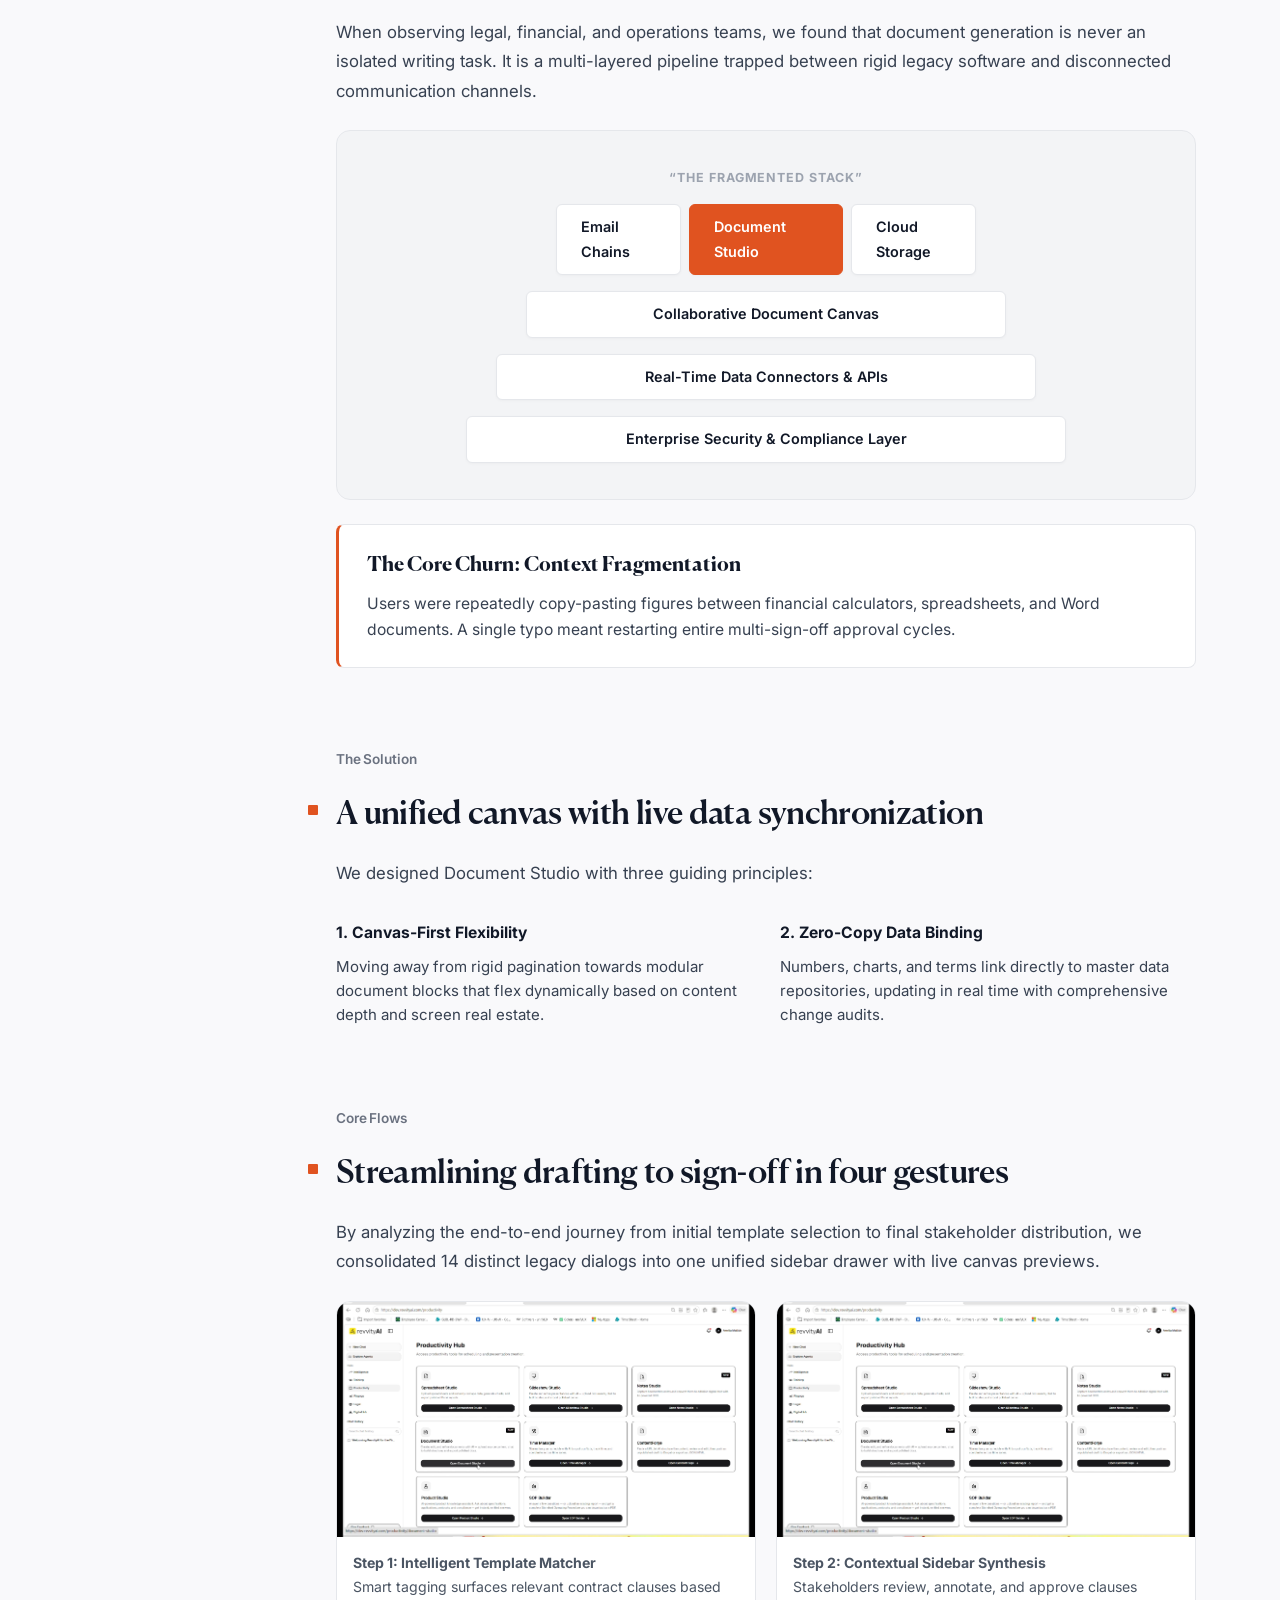
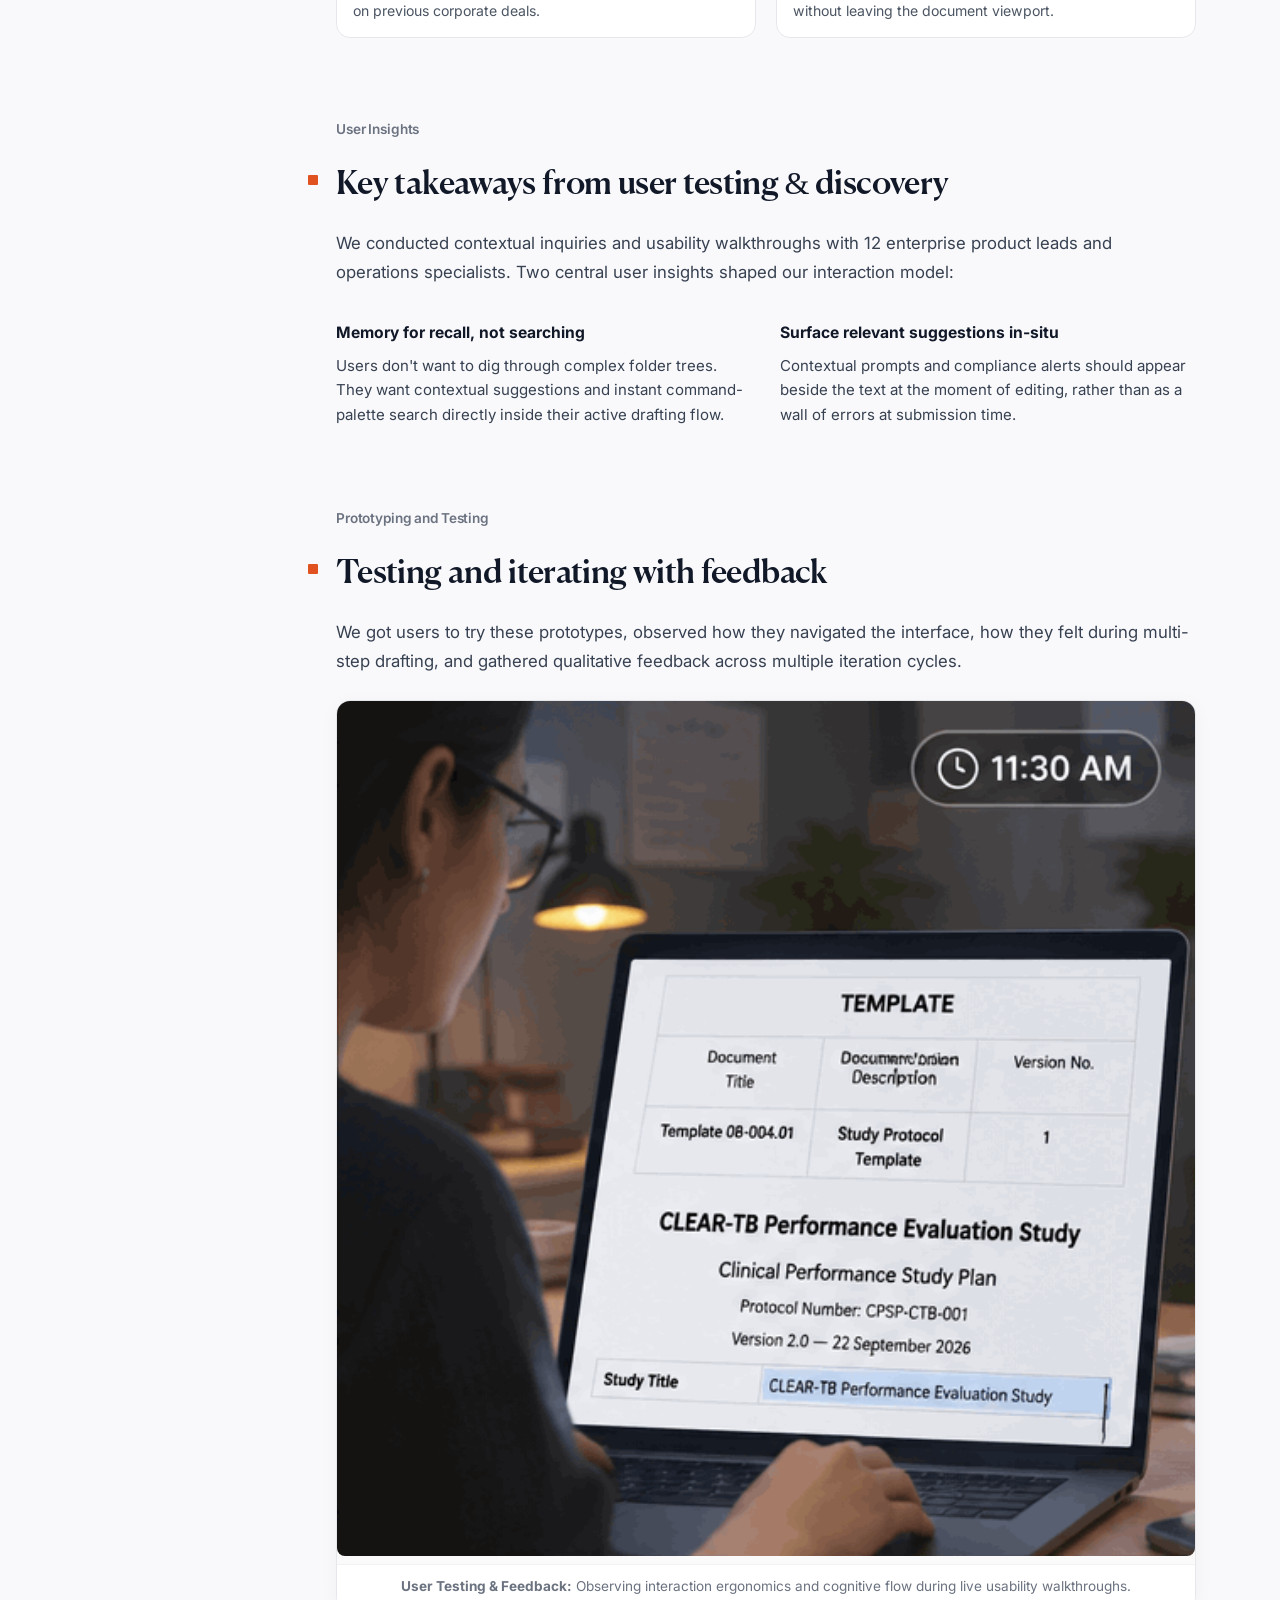
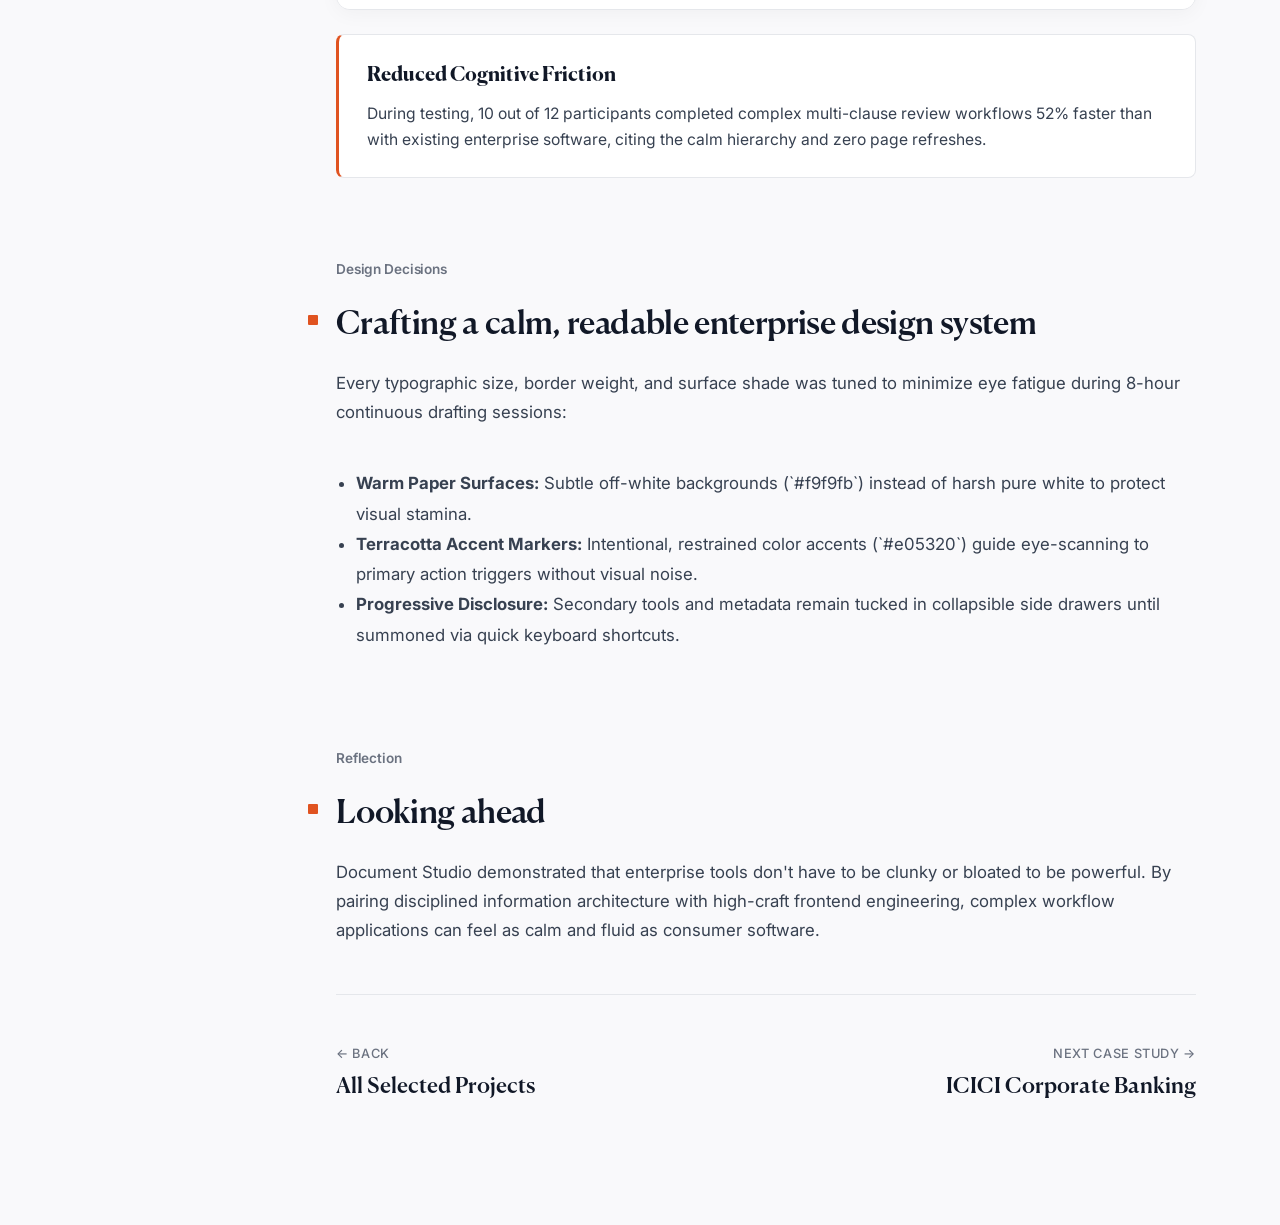
==== commit 83aeaf91: "Fix Document Studio card navigation, embed user testing gif, and resolve font path casing for deploy" ====
--- a/case-studies/document-studio/index.html
+++ b/case-studies/document-studio/index.html
@@ -216,11 +216,18 @@
       <section class="cs-section" id="prototyping">
         <span class="cs-section-kicker">Prototyping and Testing</span>
         <div class="cs-heading-with-marker">
-          <h2 class="cs-section-heading">Testing and iterating with high-fidelity motion</h2>
-        </div>
-        <p class="cs-body-p">
-          We built interactive prototypes to observe how users navigate multi-tier panels. High-fidelity motion helped validate spatial orientation, ensuring that expanding sidebars never disjointed the author's visual focus on the canvas.
-        </p>
+          <h2 class="cs-section-heading">Testing and iterating with feedback</h2>
+        </div>
+        <p class="cs-body-p">
+          We got users to try these prototypes, observed how they navigated the interface, how they felt during multi-step drafting, and gathered qualitative feedback across multiple iteration cycles.
+        </p>
+
+        <div class="cs-media-card" style="text-align: center; background: #fafafa; border: 1px solid var(--cs-border);">
+          <img src="../../assets/videos/Document-studio-users.gif" alt="User testing and feedback sessions for Document Studio" style="max-width: 100%; height: auto; border-radius: var(--cs-radius-sm); display: inline-block;" />
+          <div class="cs-media-caption">
+            <strong>User Testing &amp; Feedback:</strong> Observing interaction ergonomics and cognitive flow during live usability walkthroughs.
+          </div>
+        </div>
 
         <div class="cs-callout-card">
           <h4>Reduced Cognitive Friction</h4>
@@ -275,3 +282,4 @@
   <script src="../editorial-case-study.js"></script>
 </body>
 </html>
+
--- a/styles/editorial-case-study.css
+++ b/styles/editorial-case-study.css
@@ -9,25 +9,25 @@
 
 @font-face {
   font-family: 'Canela';
-  src: url('../assets/fonts/CanelaTextFamily/CanelaText-Regular-Trial.otf') format('opentype');
+  src: url('../assets/Fonts/CanelaTextFamily/CanelaText-Regular-Trial.otf') format('opentype');
   font-weight: 400;
   font-style: normal;
 }
 @font-face {
   font-family: 'Canela';
-  src: url('../assets/fonts/CanelaDeckFamily/CanelaDeck-Medium-Trial.otf') format('opentype');
+  src: url('../assets/Fonts/CanelaDeckFamily/CanelaDeck-Medium-Trial.otf') format('opentype');
   font-weight: 500;
   font-style: normal;
 }
 @font-face {
   font-family: 'Canela';
-  src: url('../assets/fonts/CanelaFamily/Canela-Bold-Trial.otf') format('opentype');
+  src: url('../assets/Fonts/CanelaFamily/Canela-Bold-Trial.otf') format('opentype');
   font-weight: 700;
   font-style: normal;
 }
 @font-face {
   font-family: 'Canela';
-  src: url('../assets/fonts/CanelaFamily/Canela-BoldItalic-Trial.otf') format('opentype');
+  src: url('../assets/Fonts/CanelaFamily/Canela-BoldItalic-Trial.otf') format('opentype');
   font-weight: 700;
   font-style: italic;
 }
@@ -634,3 +634,4 @@
     gap: 14px;
   }
 }
+
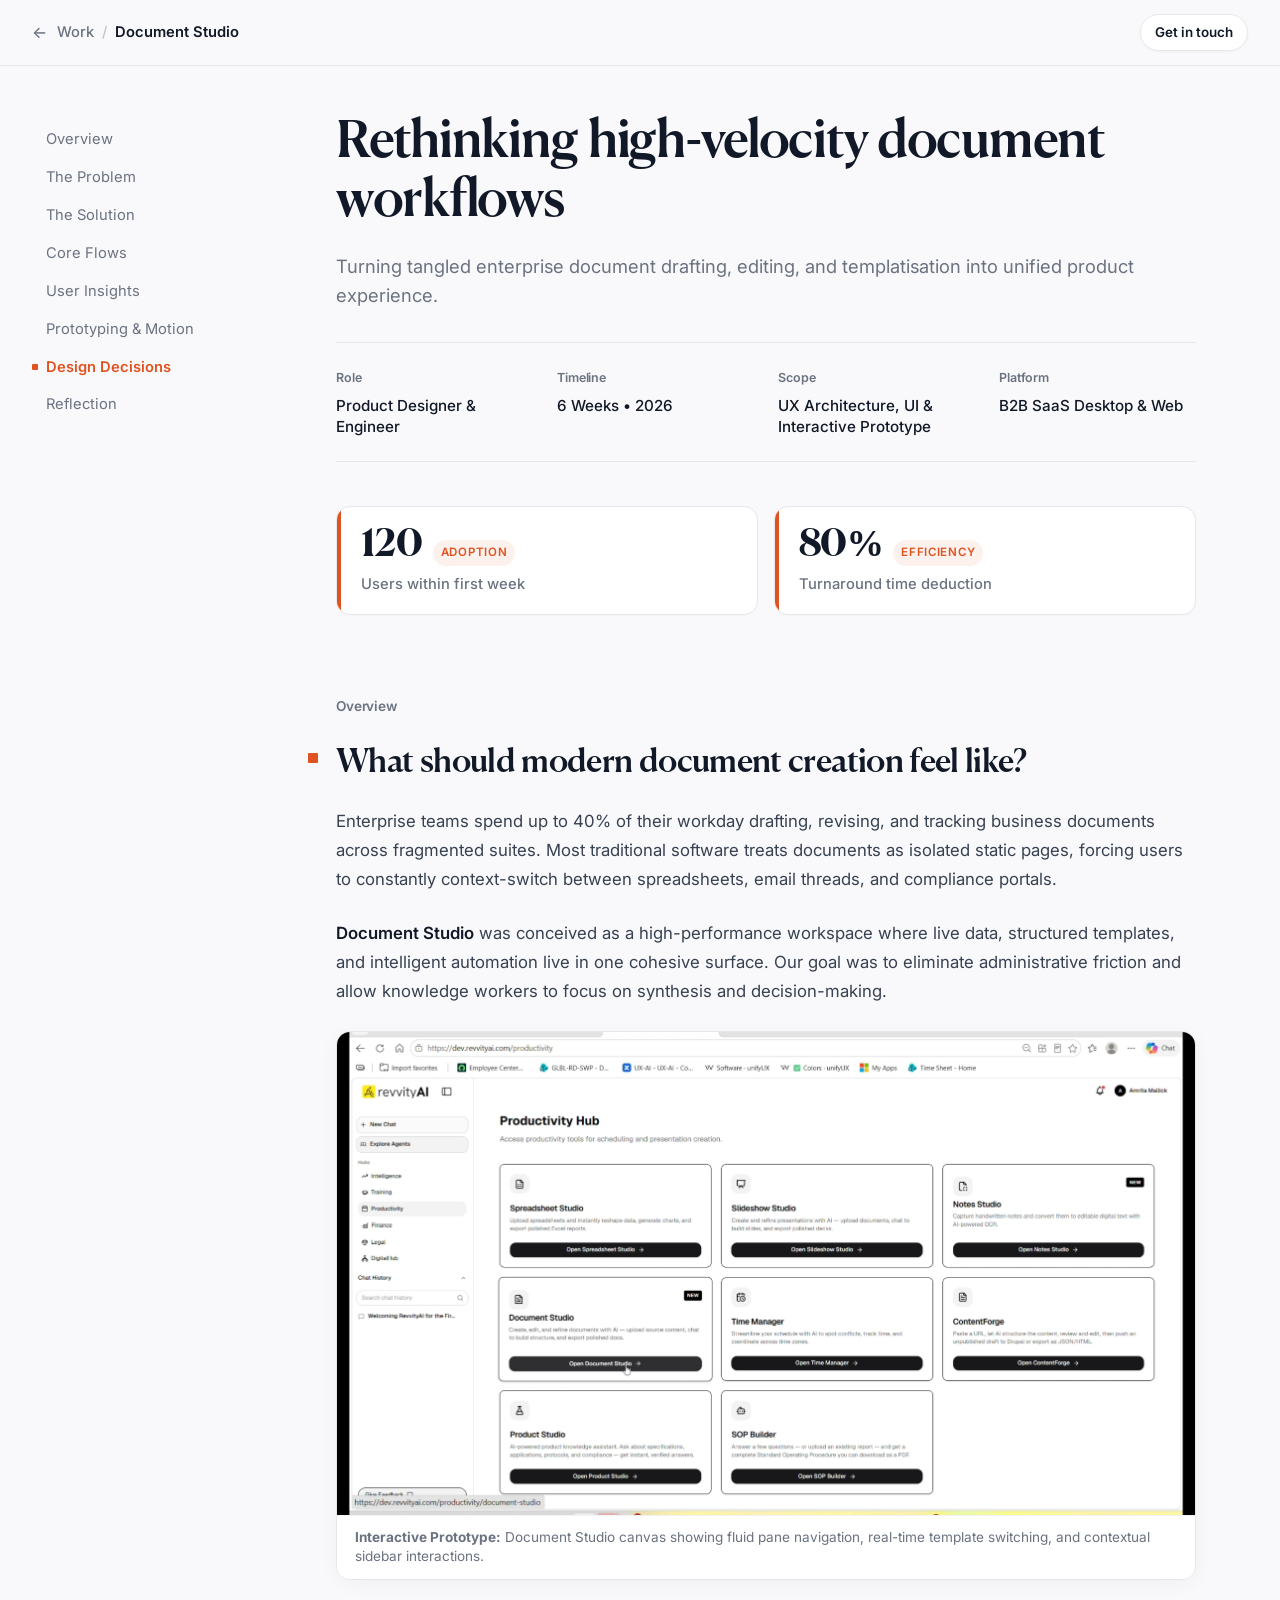
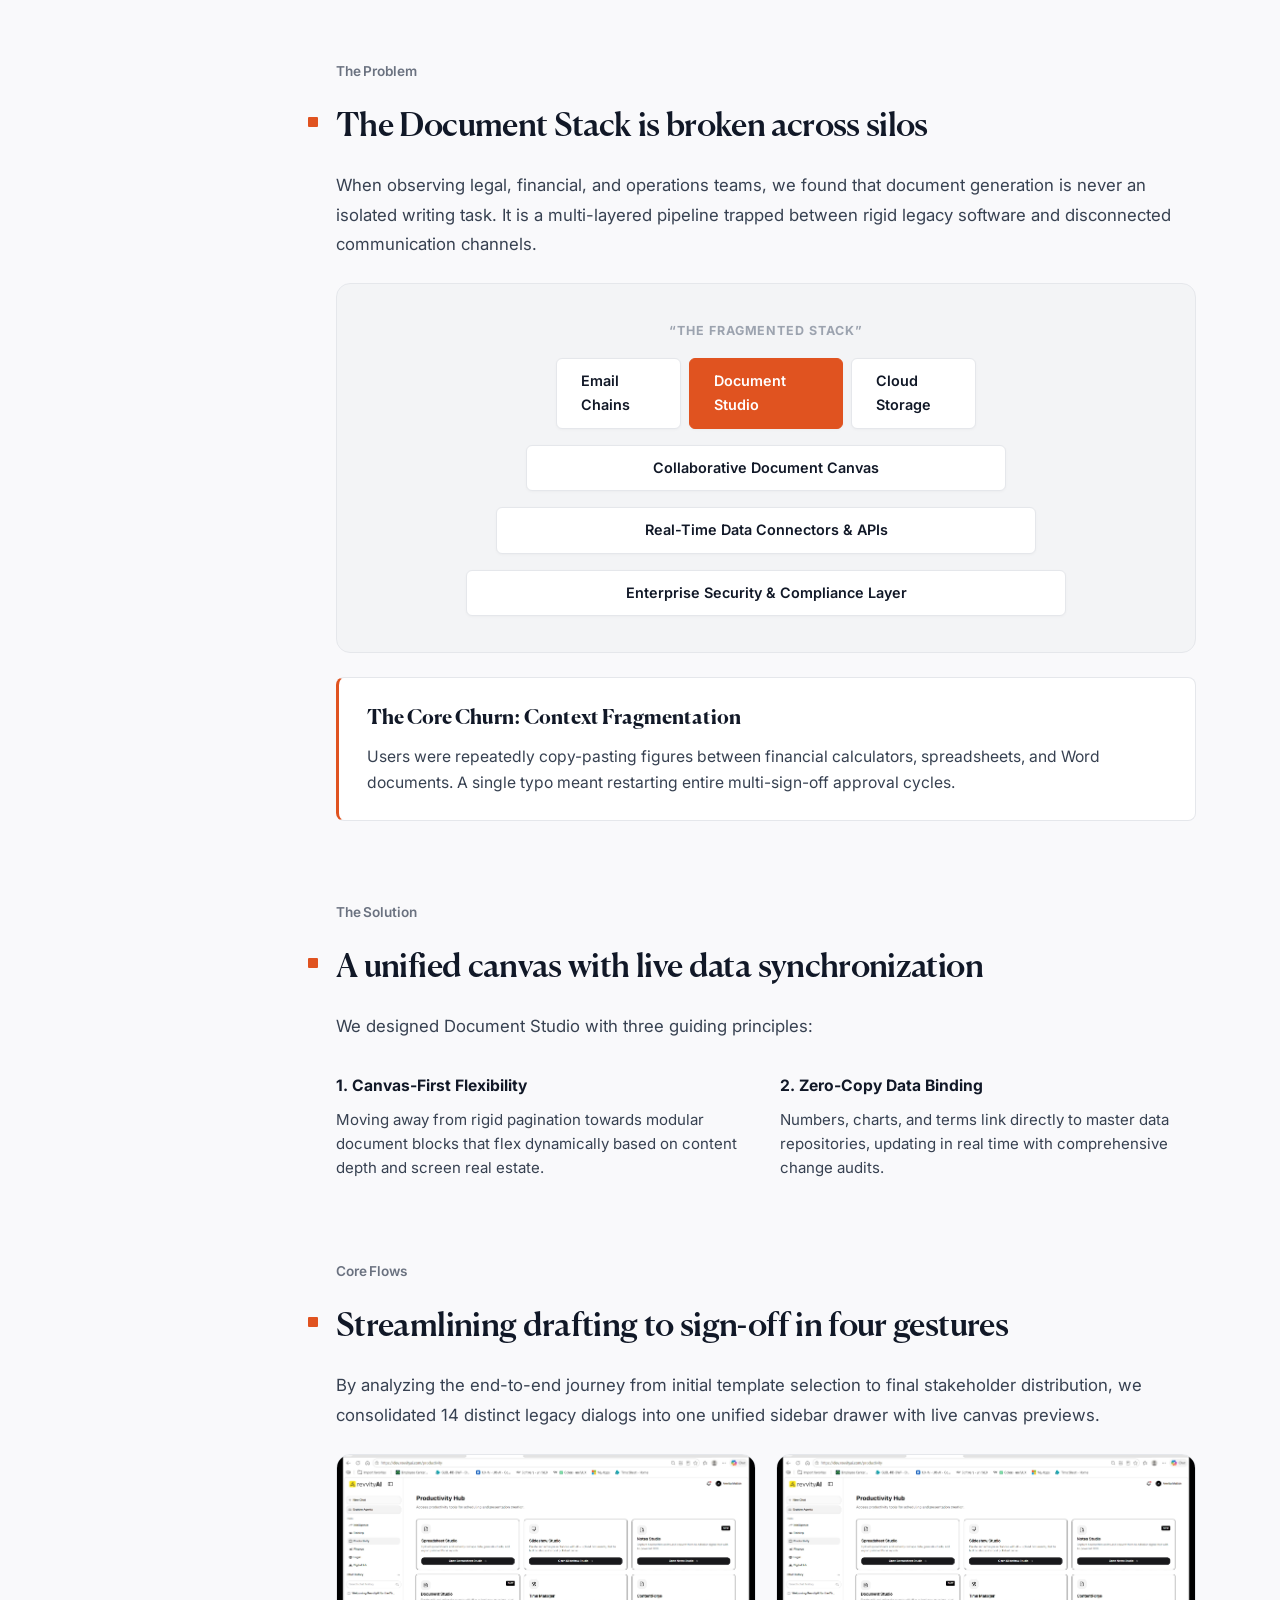
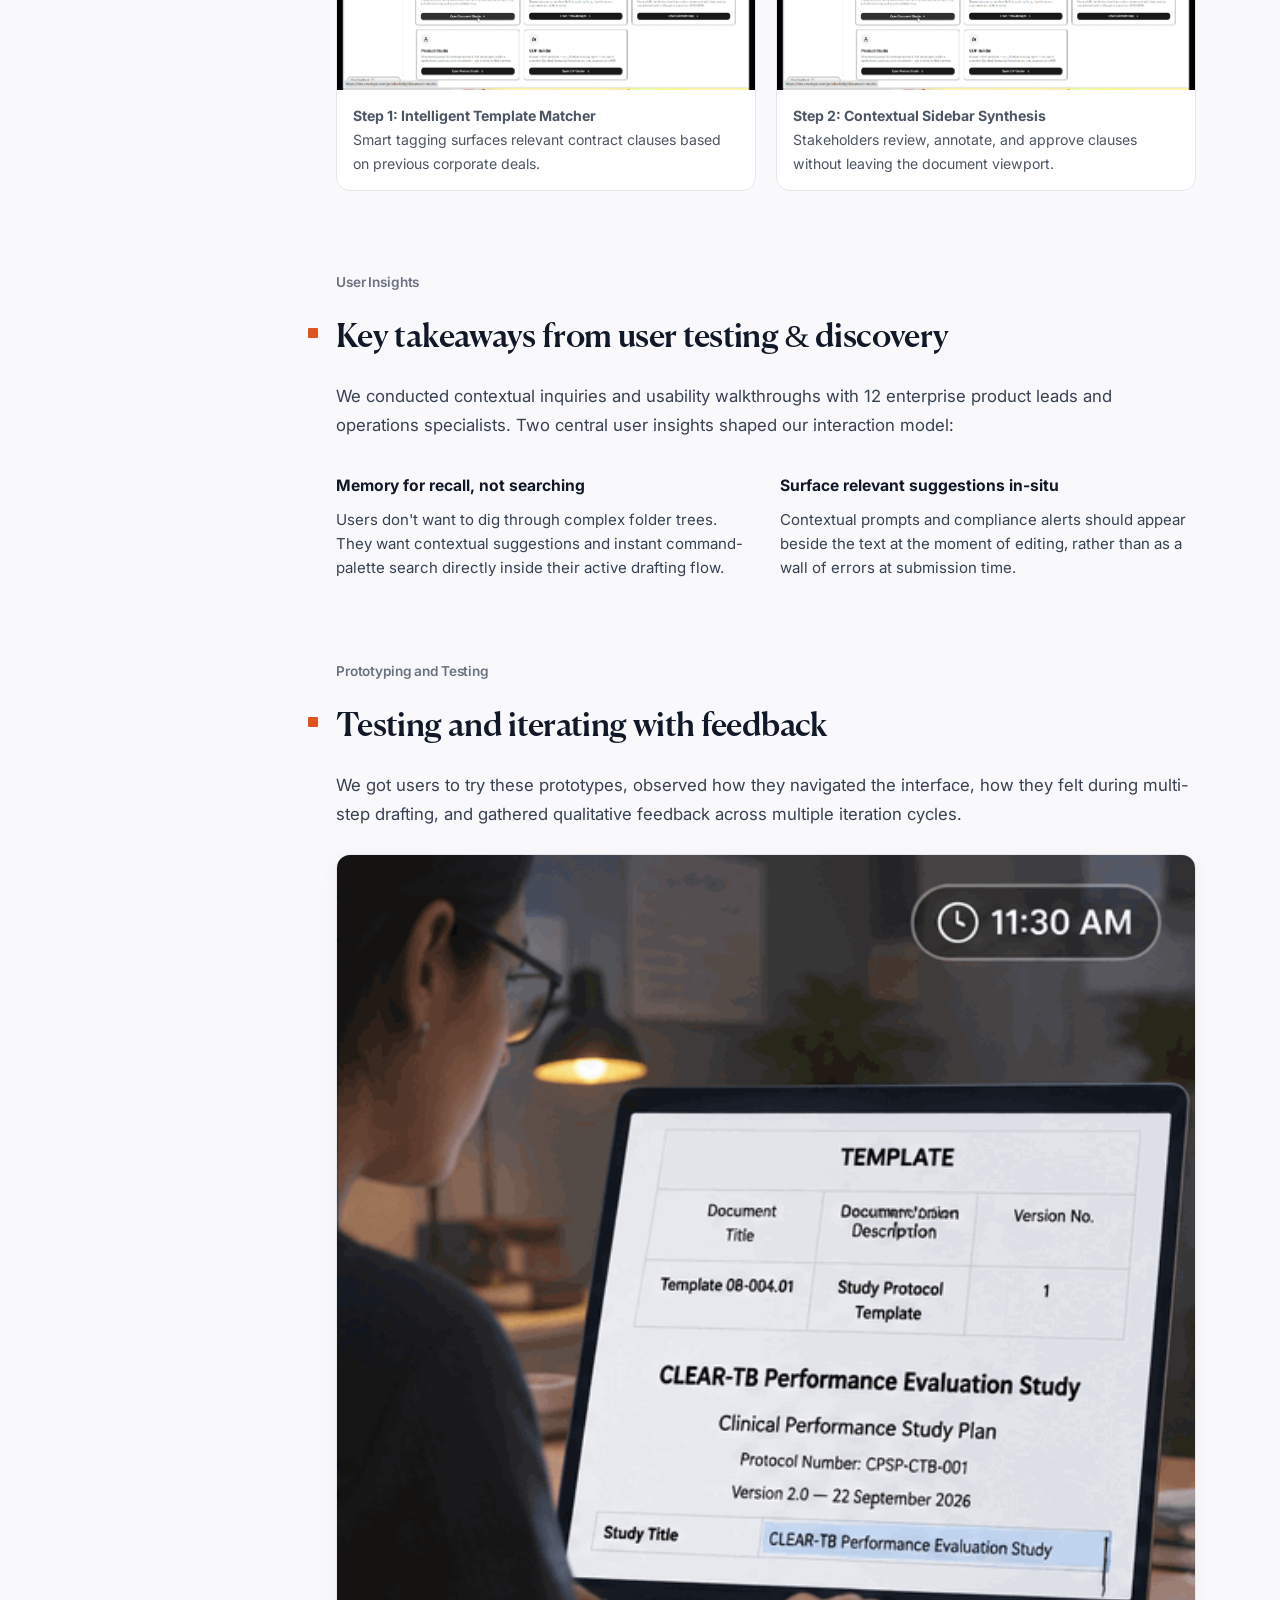
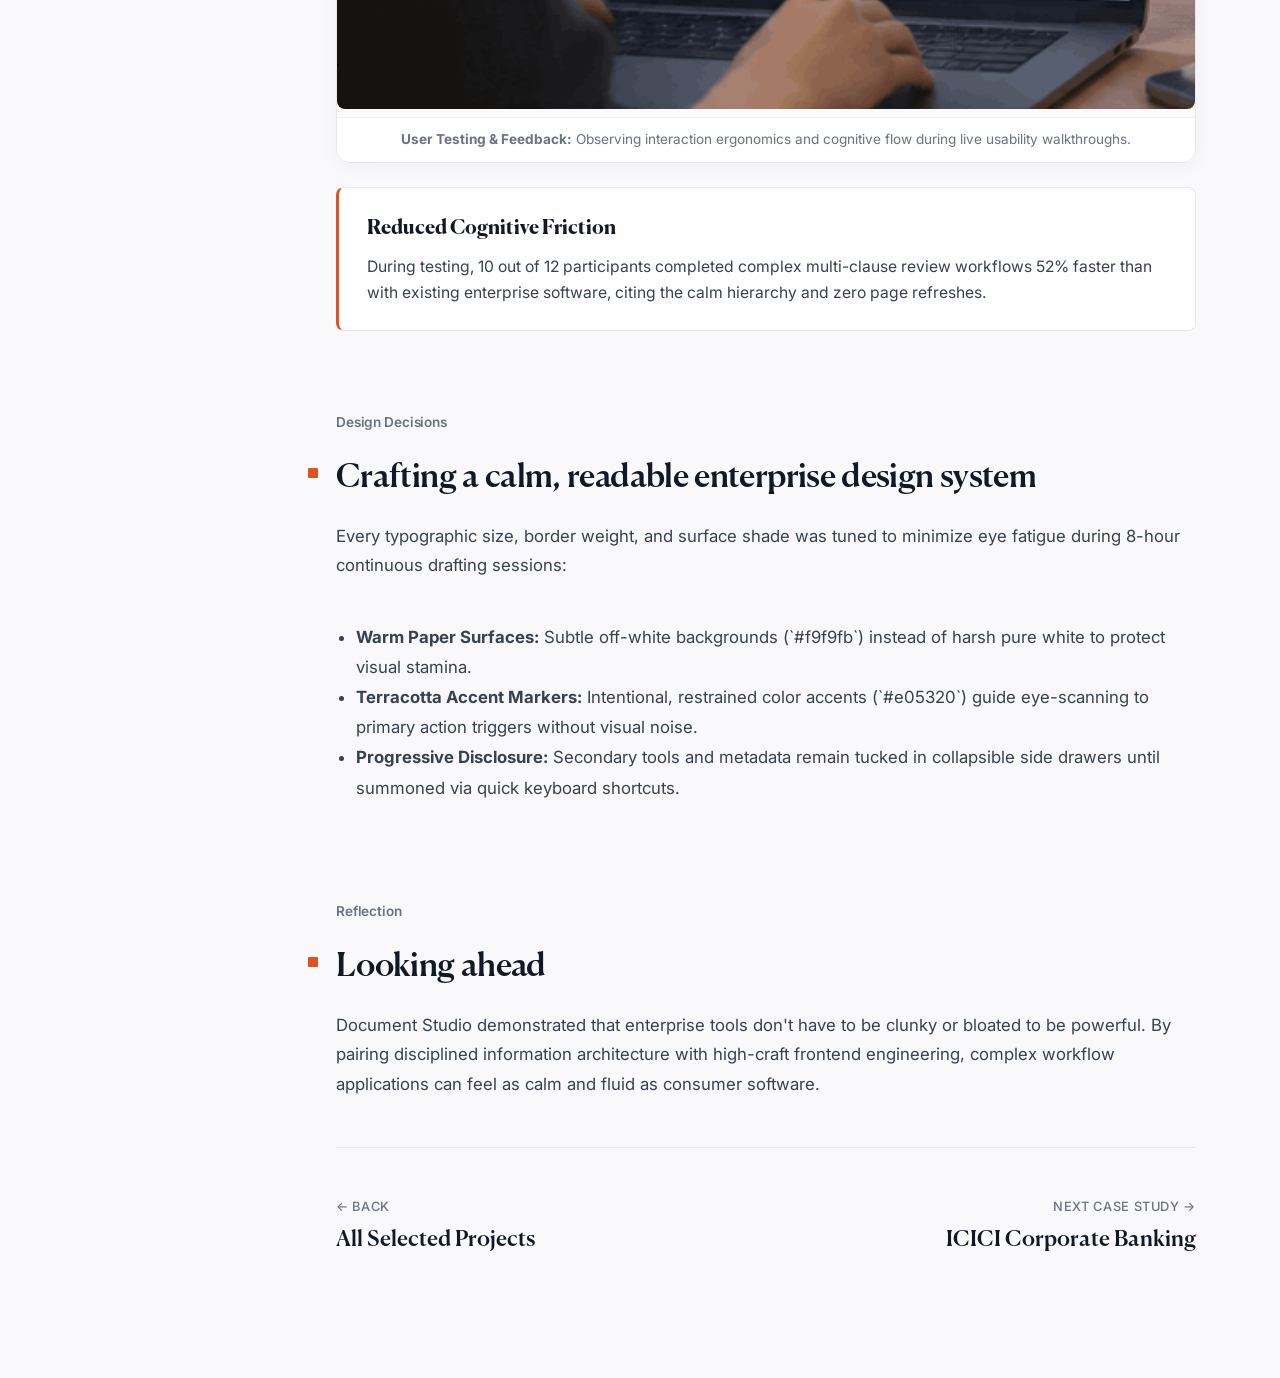
==== commit d24f56fe: "Add impact metric cards below metadata for Document Studio" ====
--- a/case-studies/document-studio/index.html
+++ b/case-studies/document-studio/index.html
@@ -51,7 +51,7 @@
       <section class="cs-article-header">
         <h1 class="cs-main-title">Rethinking high-velocity document workflows</h1>
         <p class="cs-main-subtitle">
-          Turning tangled enterprise document drafting, approval chains, and collaboration systems into a calm, unified product experience.
+          Turning tangled enterprise document drafting, editing, and templatisation into unified product experience.
         </p>
 
         <!-- Metadata Grid -->
@@ -71,6 +71,24 @@
           <div class="cs-meta-col">
             <span class="cs-meta-label">Platform</span>
             <span class="cs-meta-value">B2B SaaS Desktop &amp; Web</span>
+          </div>
+        </div>
+
+        <!-- Metric Card Metadata (Impact & Validation) -->
+        <div class="cs-metric-cards-grid">
+          <div class="cs-metric-card">
+            <div class="cs-metric-val-wrap">
+              <span class="cs-metric-value">120</span>
+              <span class="cs-metric-badge">Adoption</span>
+            </div>
+            <div class="cs-metric-label">Users within first week</div>
+          </div>
+          <div class="cs-metric-card">
+            <div class="cs-metric-val-wrap">
+              <span class="cs-metric-value">80%</span>
+              <span class="cs-metric-badge">Efficiency</span>
+            </div>
+            <div class="cs-metric-label">Turnaround time deduction</div>
           </div>
         </div>
       </section>
--- a/styles/editorial-case-study.css
+++ b/styles/editorial-case-study.css
@@ -283,6 +283,78 @@
   line-height: 1.4;
 }
 
+/* Metric Cards Strip (Directly Below Metadata) */
+.cs-metric-cards-grid {
+  display: grid;
+  grid-template-columns: repeat(2, 1fr);
+  gap: 16px;
+  margin-top: 24px;
+}
+
+.cs-metric-card {
+  background: var(--cs-surface);
+  border: 1px solid var(--cs-border);
+  border-radius: var(--cs-radius-md);
+  padding: 20px 24px;
+  display: flex;
+  flex-direction: column;
+  gap: 8px;
+  position: relative;
+  overflow: hidden;
+  box-shadow: 0 1px 3px rgba(0, 0, 0, 0.02);
+  transition: transform 0.25s ease, box-shadow 0.25s ease, border-color 0.25s ease;
+}
+
+.cs-metric-card::before {
+  content: '';
+  position: absolute;
+  top: 0;
+  left: 0;
+  width: 4px;
+  height: 100%;
+  background: var(--cs-accent);
+}
+
+.cs-metric-card:hover {
+  transform: translateY(-2px);
+  box-shadow: 0 8px 24px rgba(0, 0, 0, 0.05);
+  border-color: #d1d5db;
+}
+
+.cs-metric-val-wrap {
+  display: flex;
+  align-items: baseline;
+  gap: 10px;
+}
+
+.cs-metric-value {
+  font-family: var(--font-serif);
+  font-size: 2.35rem;
+  font-weight: 700;
+  line-height: 1;
+  color: var(--cs-text-main);
+  letter-spacing: -0.02em;
+}
+
+.cs-metric-badge {
+  font-family: var(--font-sans);
+  font-size: 0.72rem;
+  font-weight: 600;
+  text-transform: uppercase;
+  letter-spacing: 0.06em;
+  color: var(--cs-accent);
+  background: var(--cs-accent-bg);
+  padding: 3px 8px;
+  border-radius: 999px;
+}
+
+.cs-metric-label {
+  font-size: 0.92rem;
+  font-weight: 500;
+  color: var(--cs-text-secondary);
+  line-height: 1.4;
+}
+
 /* =========================================
    ARTICLE SECTIONS & TYPOGRAPHY
    ========================================= */
@@ -615,6 +687,15 @@
     gap: 16px;
   }
 
+  .cs-metric-cards-grid {
+    grid-template-columns: 1fr;
+    gap: 12px;
+  }
+
+  .cs-metric-value {
+    font-size: 2rem;
+  }
+
   .cs-heading-with-marker::before {
     display: none;
   }
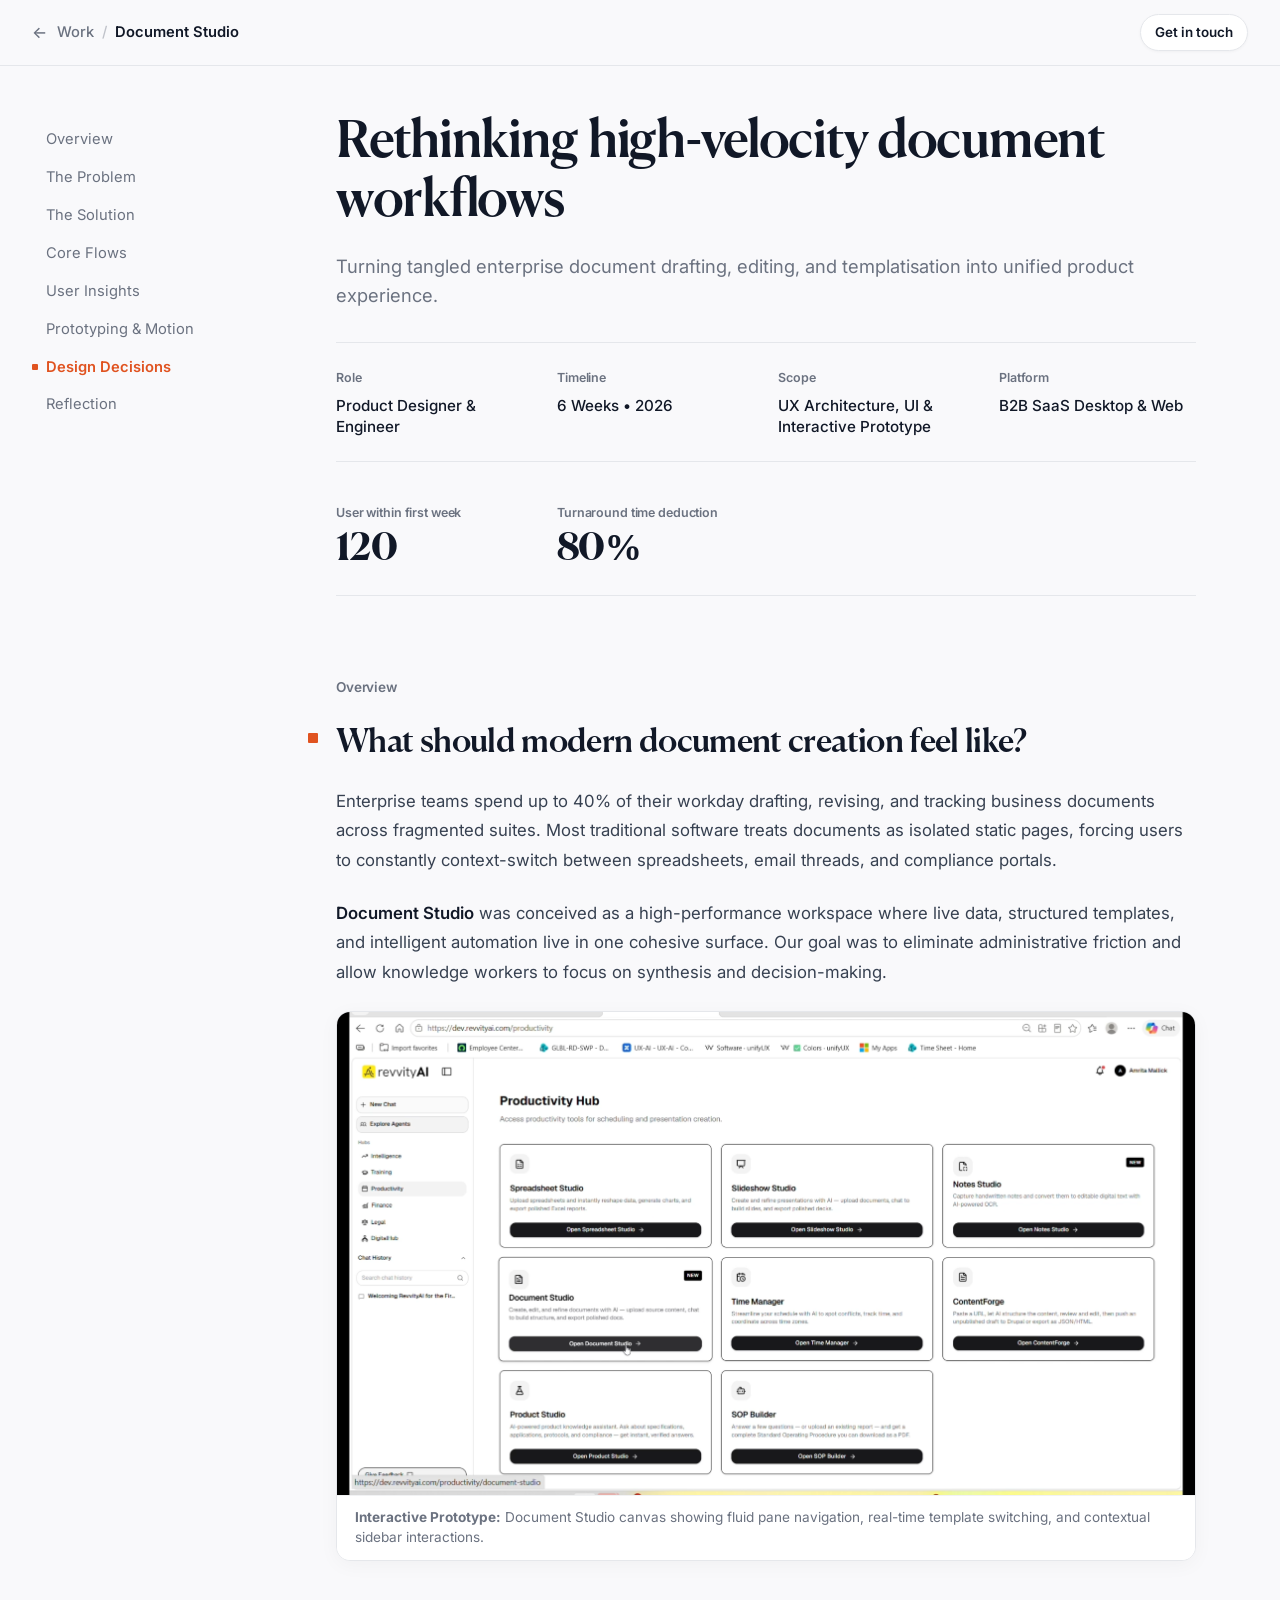
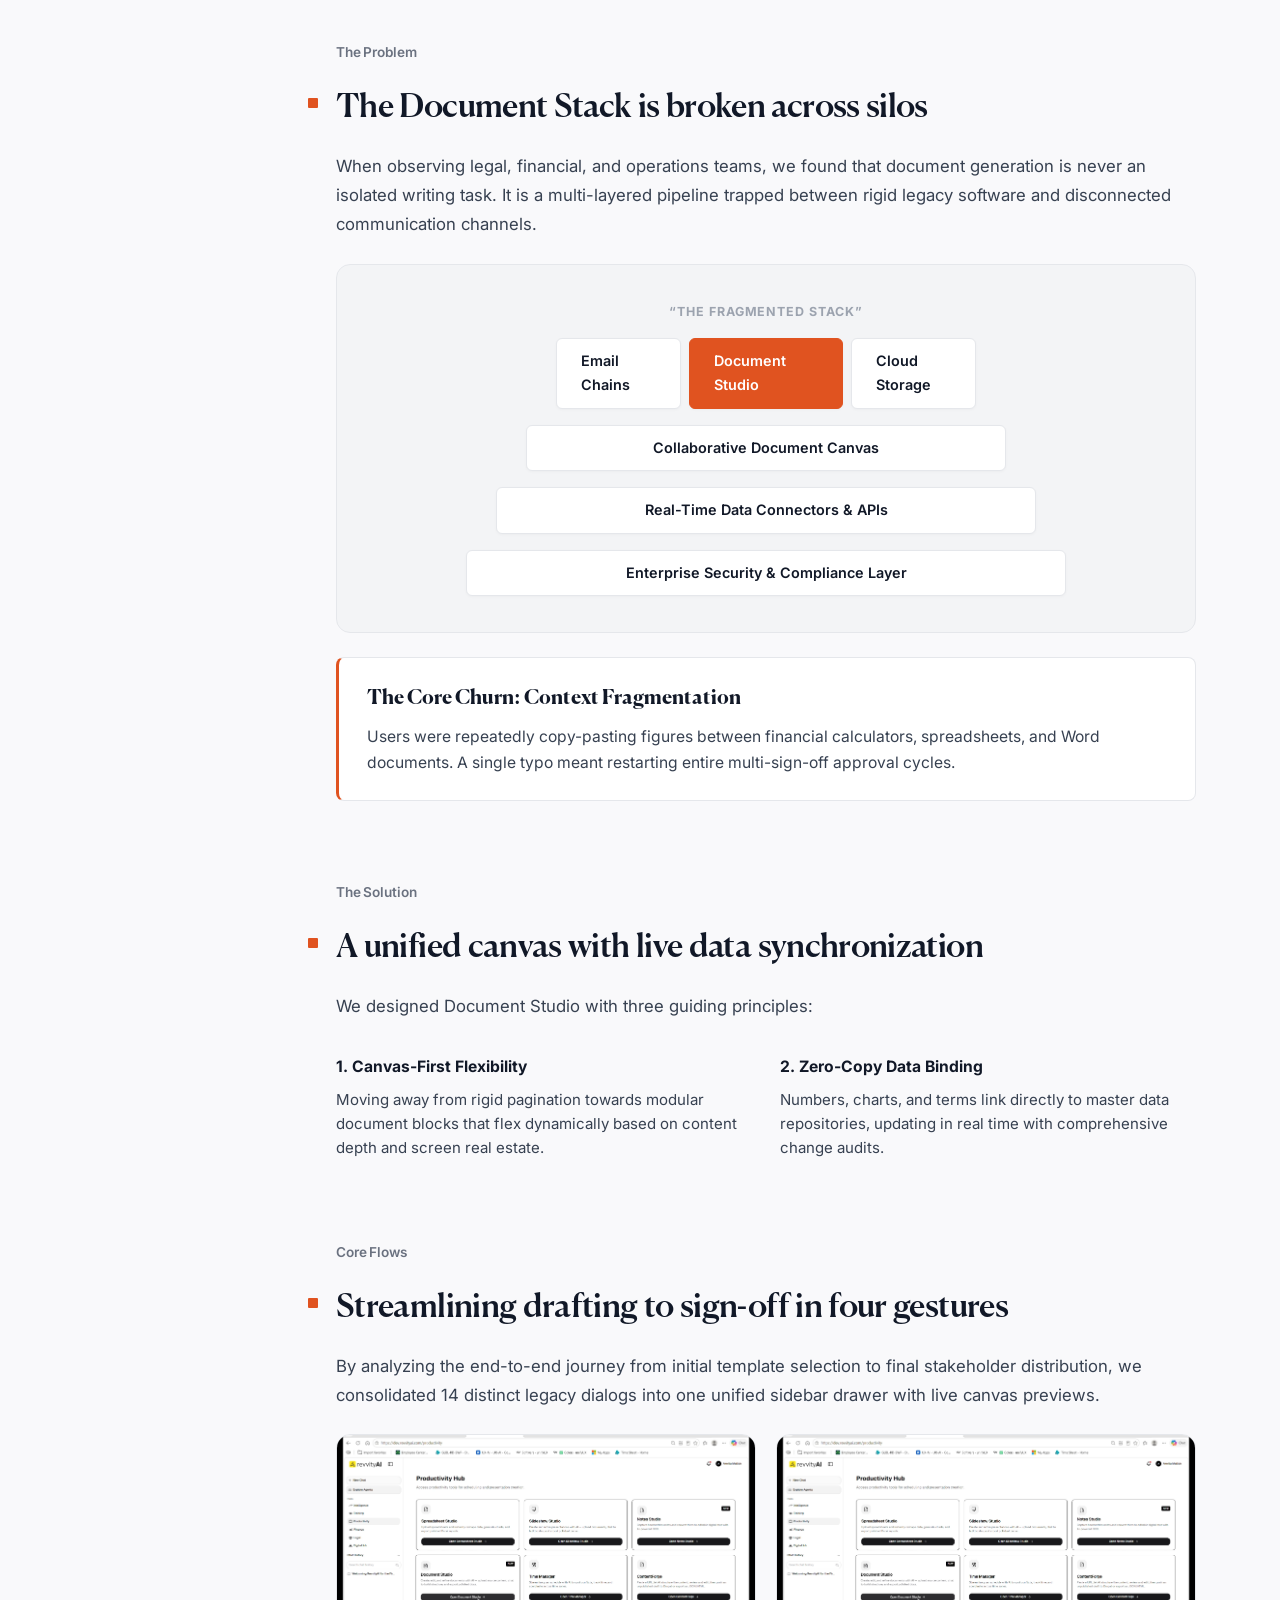
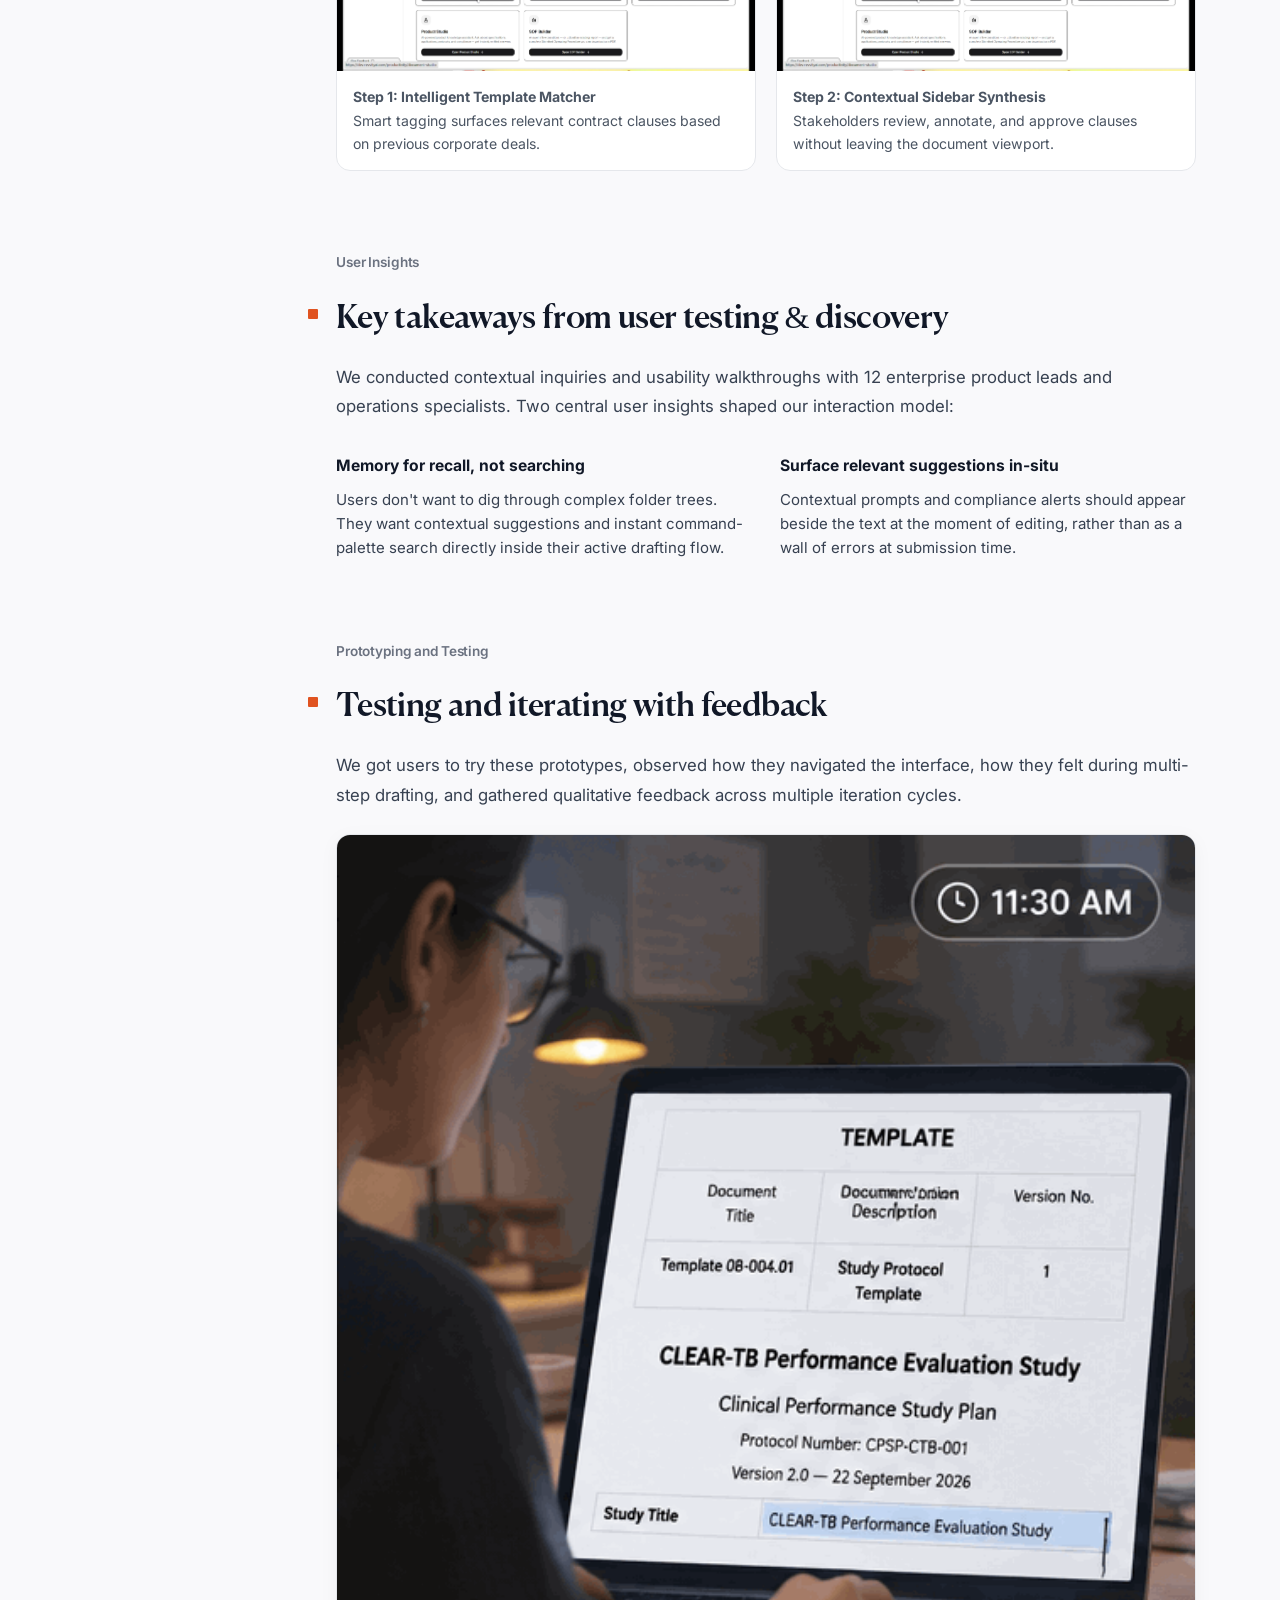
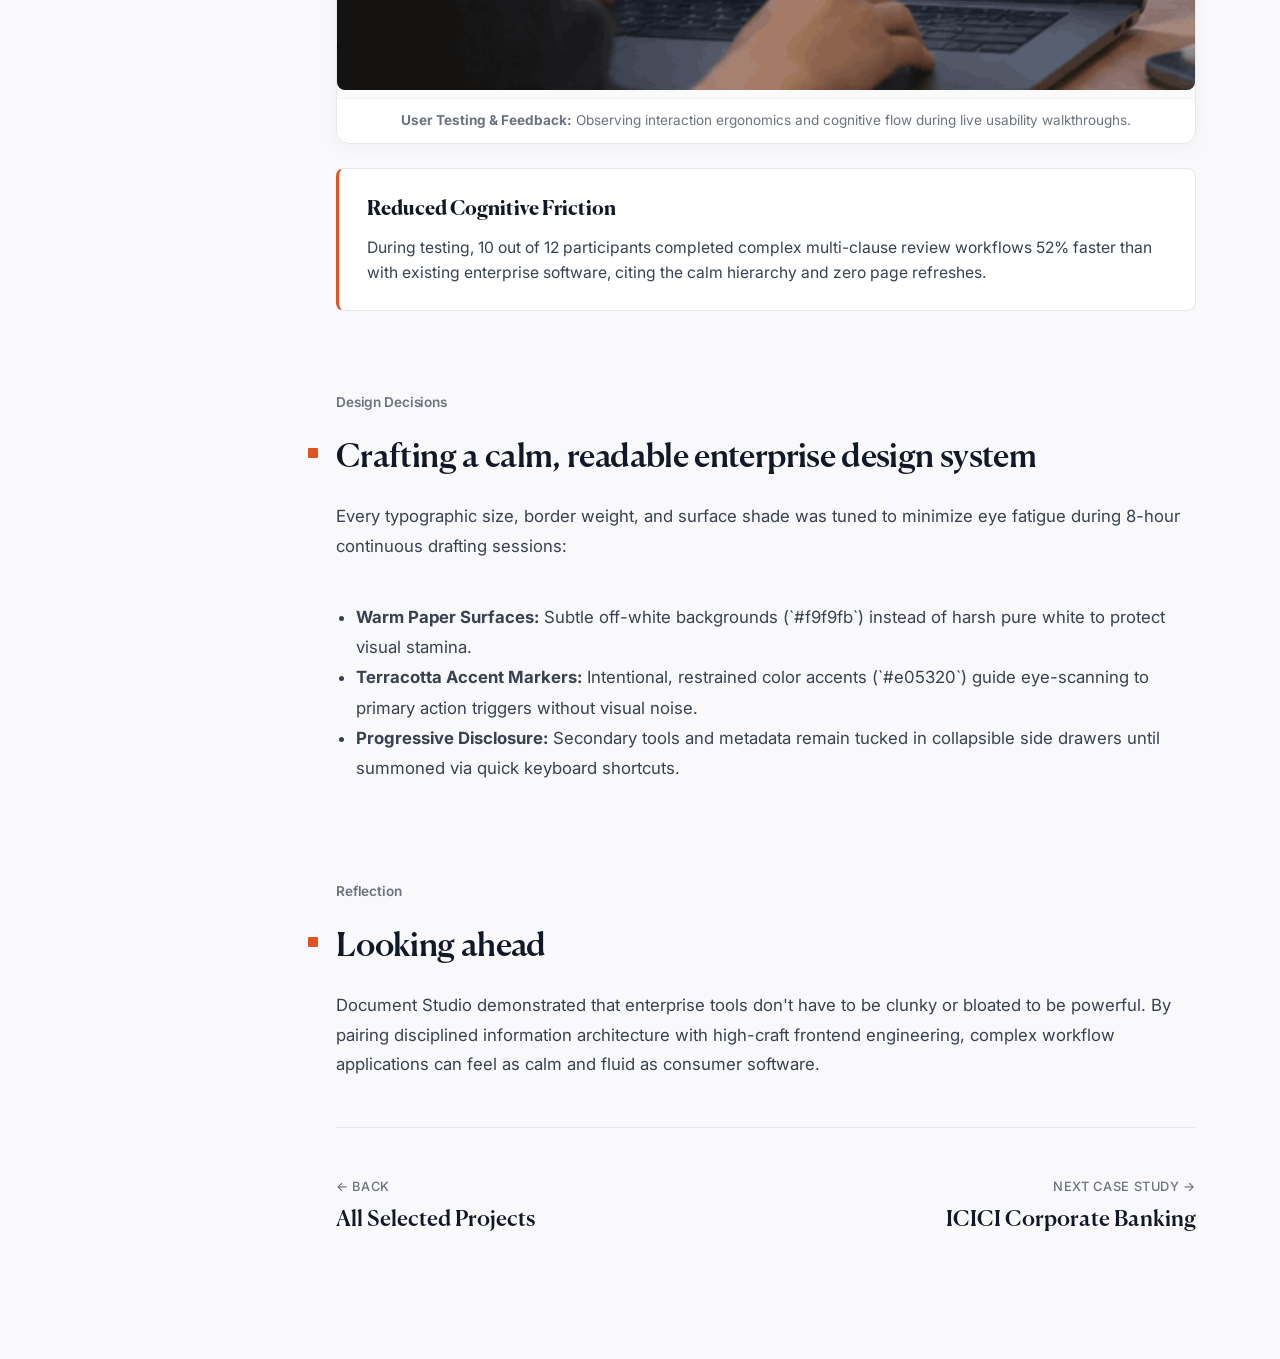
==== commit b4128353: "Convert metrics into clean editorial metadata strip with large serif numbers" ====
--- a/case-studies/document-studio/index.html
+++ b/case-studies/document-studio/index.html
@@ -74,21 +74,15 @@
           </div>
         </div>
 
-        <!-- Metric Card Metadata (Impact & Validation) -->
-        <div class="cs-metric-cards-grid">
-          <div class="cs-metric-card">
-            <div class="cs-metric-val-wrap">
-              <span class="cs-metric-value">120</span>
-              <span class="cs-metric-badge">Adoption</span>
-            </div>
-            <div class="cs-metric-label">Users within first week</div>
-          </div>
-          <div class="cs-metric-card">
-            <div class="cs-metric-val-wrap">
-              <span class="cs-metric-value">80%</span>
-              <span class="cs-metric-badge">Efficiency</span>
-            </div>
-            <div class="cs-metric-label">Turnaround time deduction</div>
+        <!-- Metrics Metadata Strip (Clean UI matching metadata strip) -->
+        <div class="cs-metrics-grid">
+          <div class="cs-metric-col">
+            <span class="cs-meta-label">User within first week</span>
+            <span class="cs-metric-number">120</span>
+          </div>
+          <div class="cs-metric-col">
+            <span class="cs-meta-label">Turnaround time deduction</span>
+            <span class="cs-metric-number">80%</span>
           </div>
         </div>
       </section>
--- a/styles/editorial-case-study.css
+++ b/styles/editorial-case-study.css
@@ -283,76 +283,35 @@
   line-height: 1.4;
 }
 
-/* Metric Cards Strip (Directly Below Metadata) */
-.cs-metric-cards-grid {
+/* Metrics Metadata Strip (Clean UI matching metadata grid, No Cards) */
+.cs-metrics-grid {
   display: grid;
-  grid-template-columns: repeat(2, 1fr);
-  gap: 16px;
-  margin-top: 24px;
-}
-
-.cs-metric-card {
-  background: var(--cs-surface);
-  border: 1px solid var(--cs-border);
-  border-radius: var(--cs-radius-md);
-  padding: 20px 24px;
-  display: flex;
-  flex-direction: column;
-  gap: 8px;
-  position: relative;
-  overflow: hidden;
-  box-shadow: 0 1px 3px rgba(0, 0, 0, 0.02);
-  transition: transform 0.25s ease, box-shadow 0.25s ease, border-color 0.25s ease;
-}
-
-.cs-metric-card::before {
-  content: '';
-  position: absolute;
-  top: 0;
-  left: 0;
-  width: 4px;
-  height: 100%;
-  background: var(--cs-accent);
-}
-
-.cs-metric-card:hover {
-  transform: translateY(-2px);
-  box-shadow: 0 8px 24px rgba(0, 0, 0, 0.05);
-  border-color: #d1d5db;
-}
-
-.cs-metric-val-wrap {
-  display: flex;
-  align-items: baseline;
-  gap: 10px;
-}
-
-.cs-metric-value {
+  grid-template-columns: repeat(4, 1fr);
+  gap: 24px;
+  padding: 20px 0 24px 0;
+  border-bottom: 1px solid var(--cs-border);
+}
+
+.cs-metric-col {
+  display: flex;
+  flex-direction: column;
+  gap: 6px;
+}
+
+.cs-metric-col .cs-meta-label {
+  font-size: 0.78rem;
+  font-weight: 600;
+  color: var(--cs-text-secondary);
+  letter-spacing: -0.01em;
+}
+
+.cs-metric-number {
   font-family: var(--font-serif);
   font-size: 2.35rem;
   font-weight: 700;
-  line-height: 1;
+  line-height: 1.1;
   color: var(--cs-text-main);
   letter-spacing: -0.02em;
-}
-
-.cs-metric-badge {
-  font-family: var(--font-sans);
-  font-size: 0.72rem;
-  font-weight: 600;
-  text-transform: uppercase;
-  letter-spacing: 0.06em;
-  color: var(--cs-accent);
-  background: var(--cs-accent-bg);
-  padding: 3px 8px;
-  border-radius: 999px;
-}
-
-.cs-metric-label {
-  font-size: 0.92rem;
-  font-weight: 500;
-  color: var(--cs-text-secondary);
-  line-height: 1.4;
 }
 
 /* =========================================
@@ -687,13 +646,14 @@
     gap: 16px;
   }
 
-  .cs-metric-cards-grid {
-    grid-template-columns: 1fr;
-    gap: 12px;
-  }
-
-  .cs-metric-value {
-    font-size: 2rem;
+  .cs-metrics-grid {
+    grid-template-columns: repeat(2, 1fr);
+    gap: 16px;
+    padding: 16px 0 20px 0;
+  }
+
+  .cs-metric-number {
+    font-size: 1.85rem;
   }
 
   .cs-heading-with-marker::before {
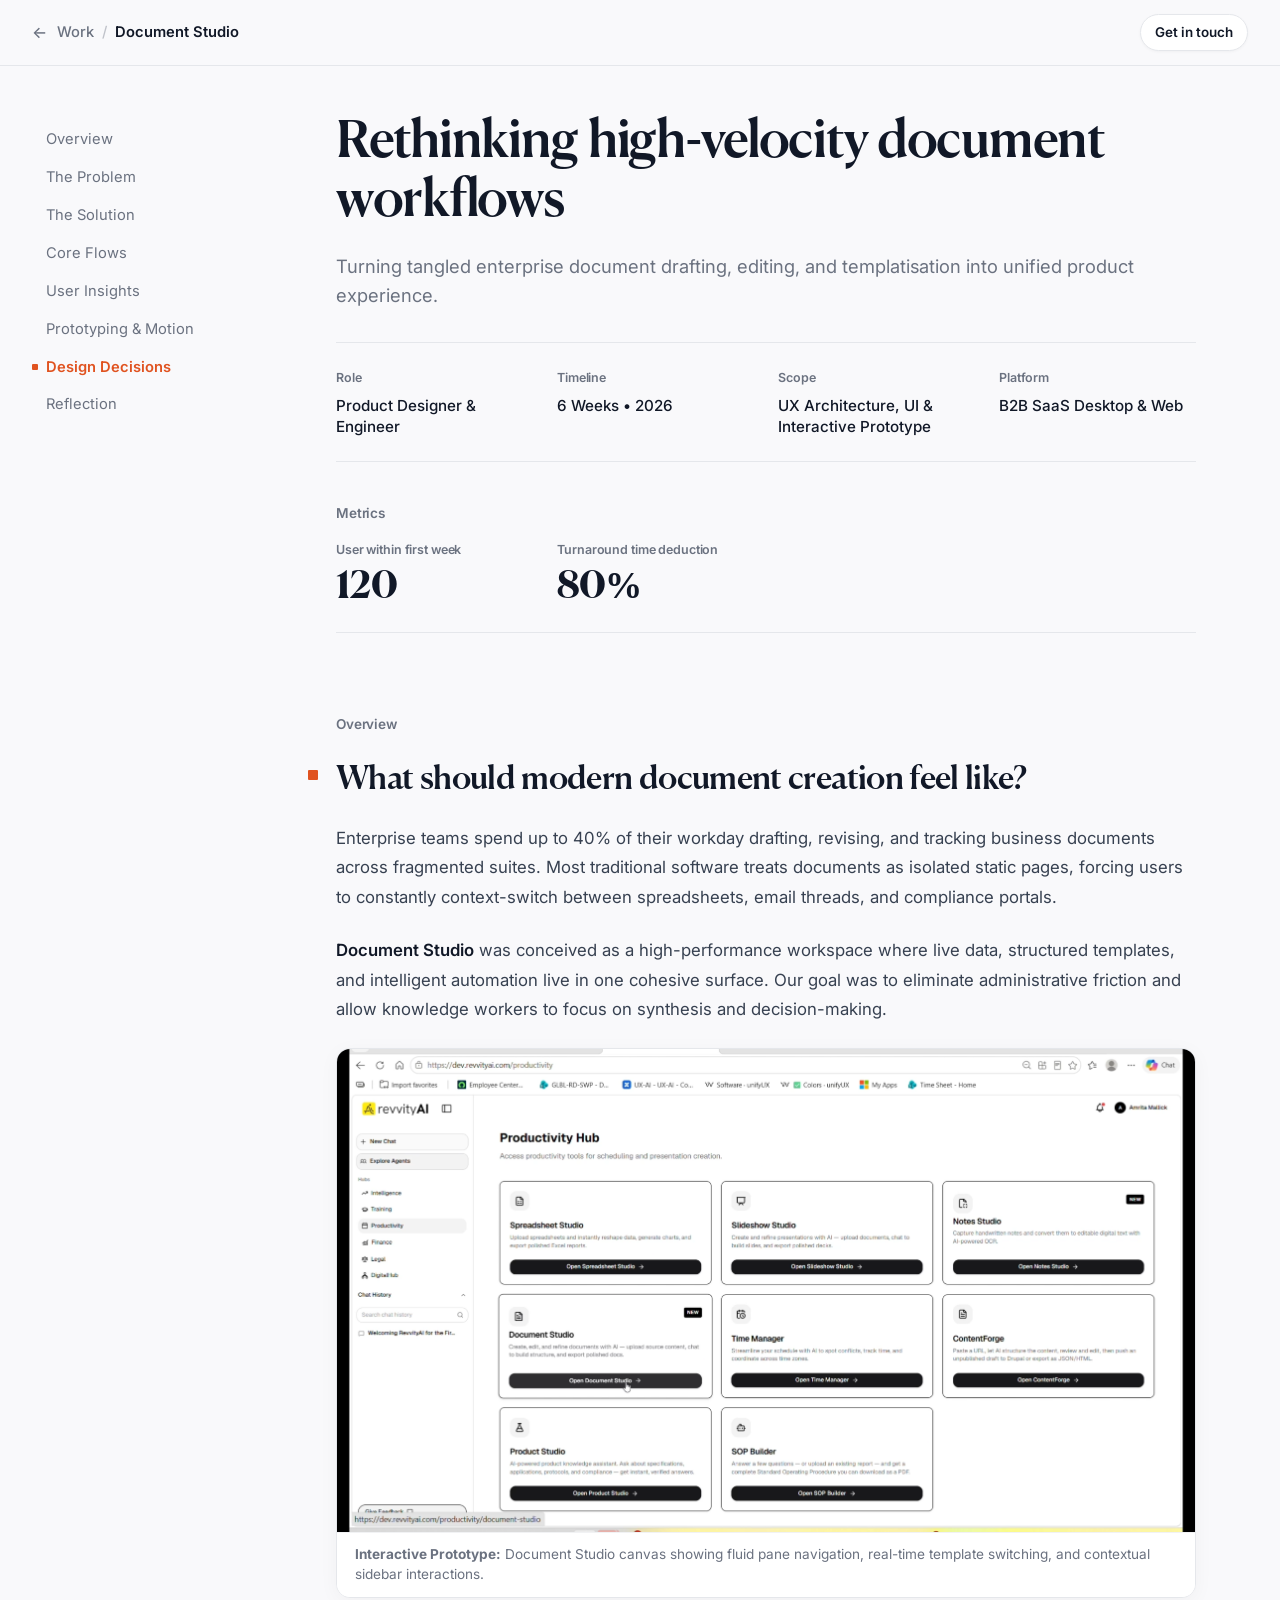
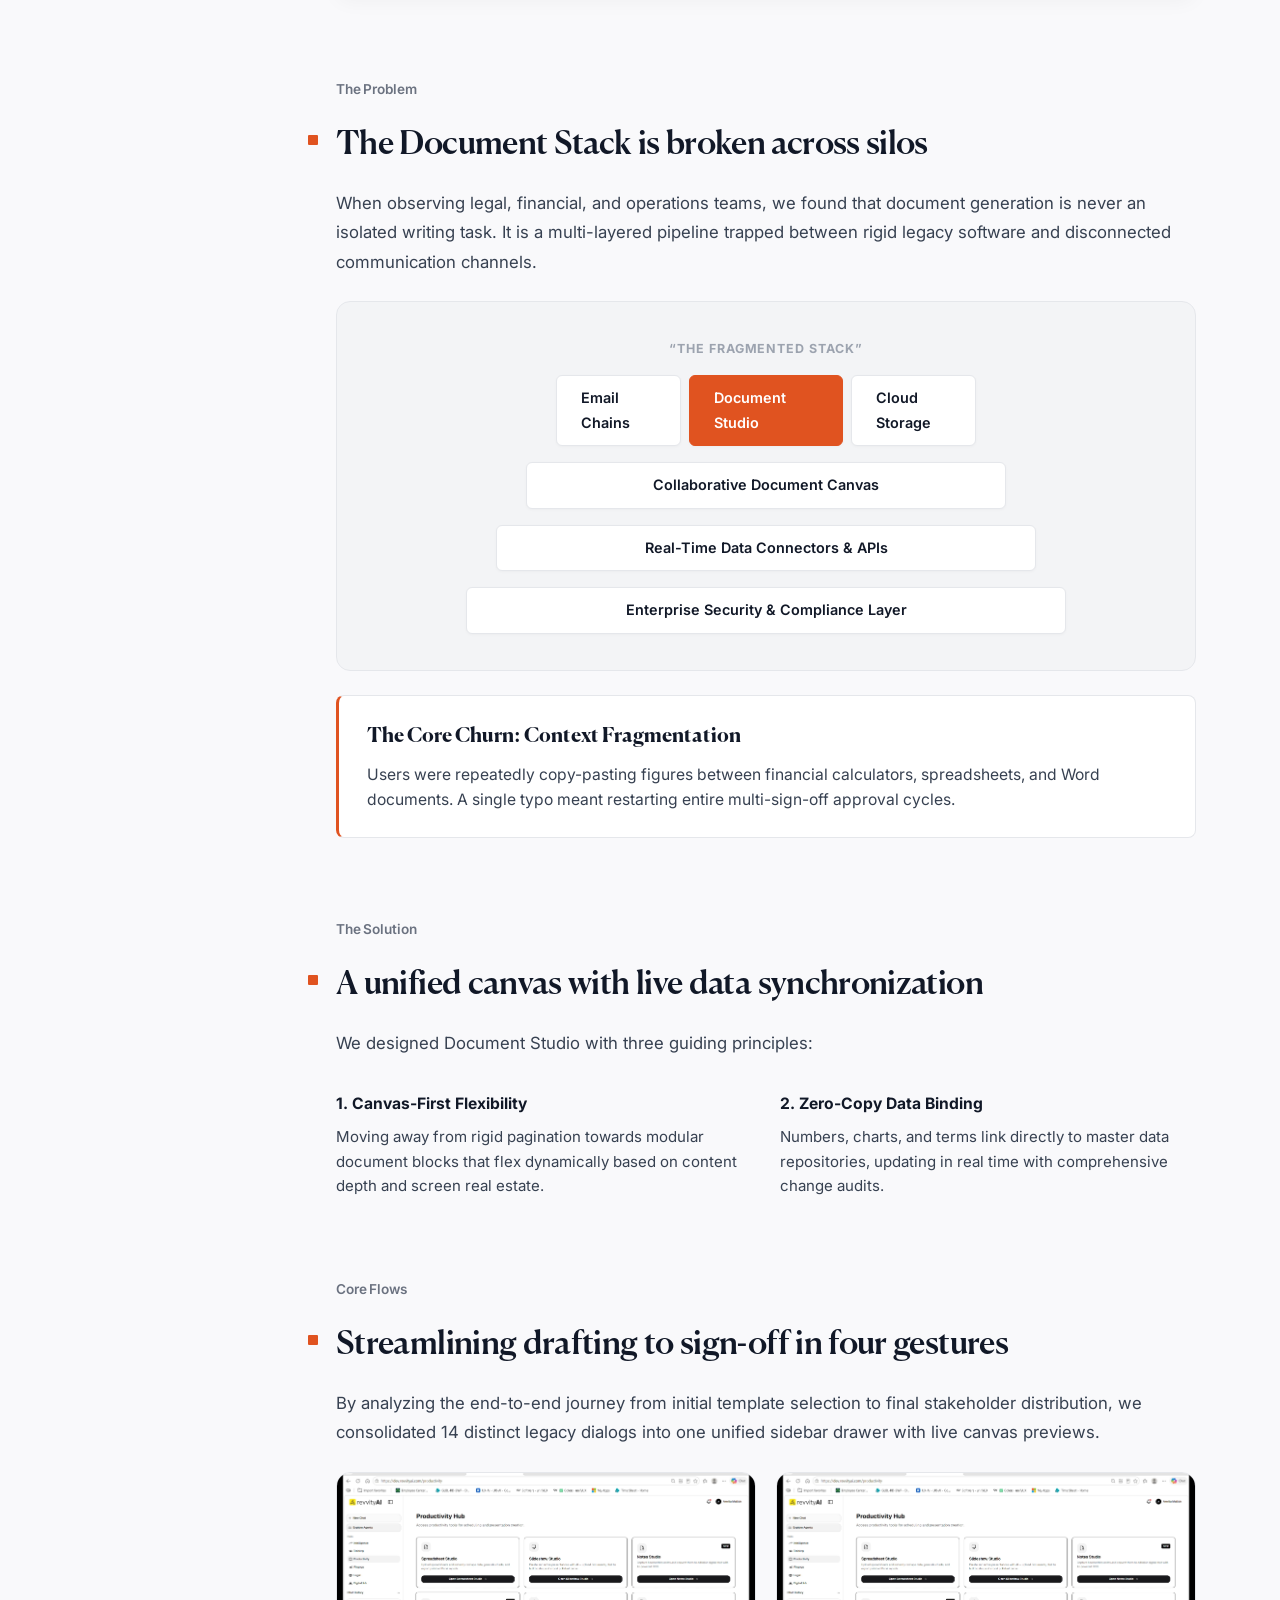
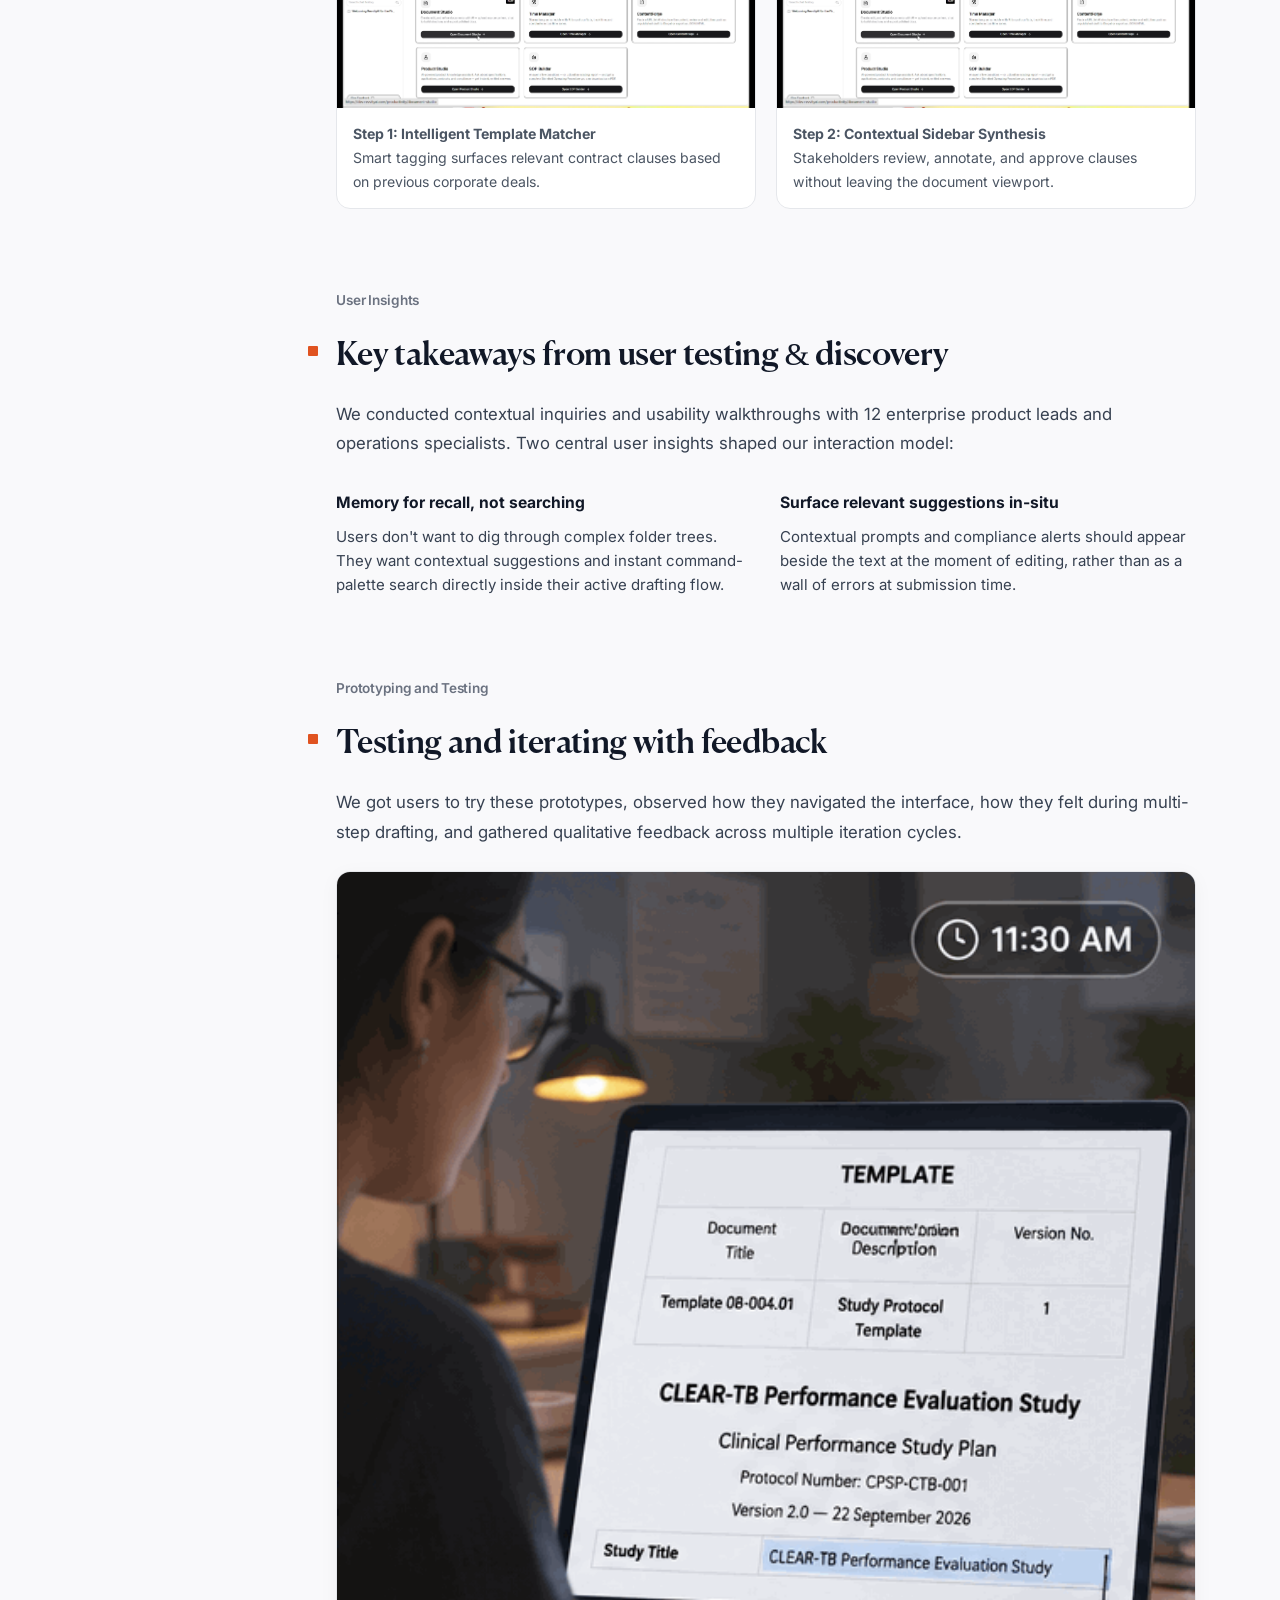
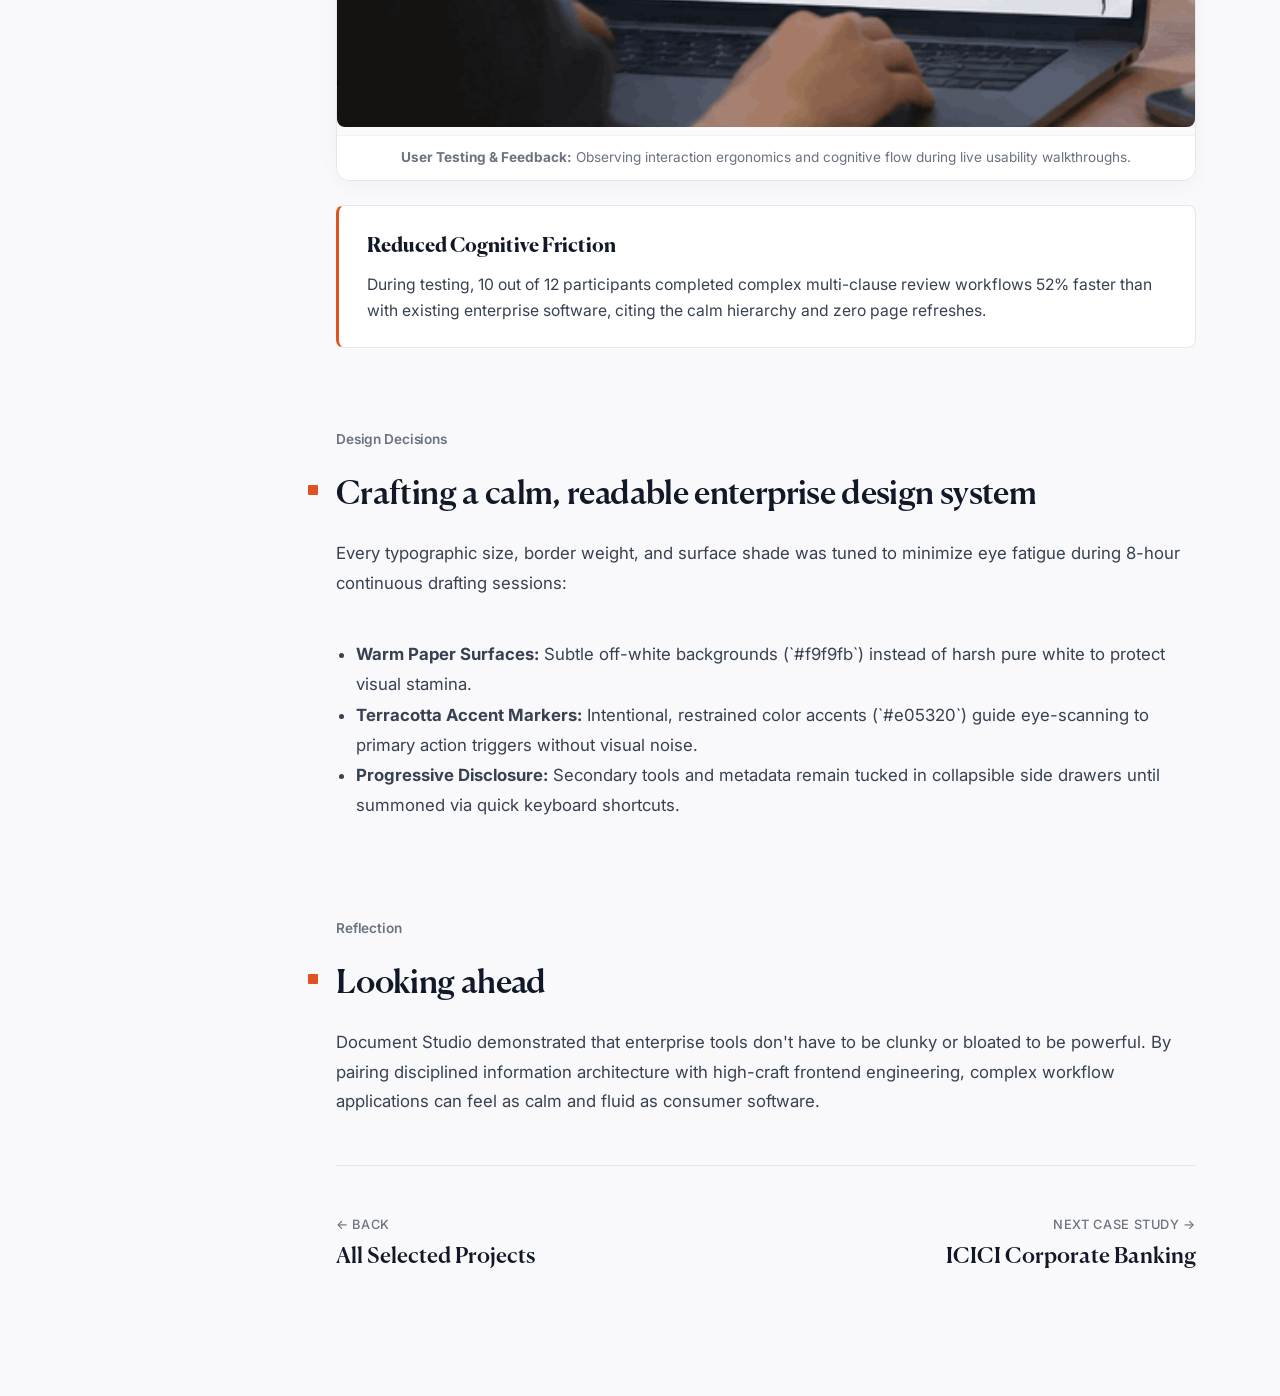
==== commit 44e8c98a: "Add Metrics heading and increase spacing between metrics" ====
--- a/case-studies/document-studio/index.html
+++ b/case-studies/document-studio/index.html
@@ -74,15 +74,18 @@
           </div>
         </div>
 
-        <!-- Metrics Metadata Strip (Clean UI matching metadata strip) -->
-        <div class="cs-metrics-grid">
-          <div class="cs-metric-col">
-            <span class="cs-meta-label">User within first week</span>
-            <span class="cs-metric-number">120</span>
-          </div>
-          <div class="cs-metric-col">
-            <span class="cs-meta-label">Turnaround time deduction</span>
-            <span class="cs-metric-number">80%</span>
+        <!-- Metrics Metadata Section -->
+        <div class="cs-metrics-section">
+          <span class="cs-metrics-heading">Metrics</span>
+          <div class="cs-metrics-grid">
+            <div class="cs-metric-col">
+              <span class="cs-meta-label">User within first week</span>
+              <span class="cs-metric-number">120</span>
+            </div>
+            <div class="cs-metric-col">
+              <span class="cs-meta-label">Turnaround time deduction</span>
+              <span class="cs-metric-number">80%</span>
+            </div>
           </div>
         </div>
       </section>
--- a/styles/editorial-case-study.css
+++ b/styles/editorial-case-study.css
@@ -283,13 +283,25 @@
   line-height: 1.4;
 }
 
-/* Metrics Metadata Strip (Clean UI matching metadata grid, No Cards) */
-.cs-metrics-grid {
-  display: grid;
-  grid-template-columns: repeat(4, 1fr);
-  gap: 24px;
+/* Metrics Metadata Section (Clean UI matching metadata grid, No Cards) */
+.cs-metrics-section {
   padding: 20px 0 24px 0;
   border-bottom: 1px solid var(--cs-border);
+}
+
+.cs-metrics-heading {
+  font-size: 0.85rem;
+  font-weight: 600;
+  color: var(--cs-text-secondary);
+  letter-spacing: -0.01em;
+  display: block;
+  margin-bottom: 14px;
+}
+
+.cs-metrics-grid {
+  display: flex;
+  gap: clamp(48px, 8vw, 96px);
+  align-items: flex-start;
 }
 
 .cs-metric-col {
@@ -646,10 +658,12 @@
     gap: 16px;
   }
 
+  .cs-metrics-section {
+    padding: 16px 0 20px 0;
+  }
+
   .cs-metrics-grid {
-    grid-template-columns: repeat(2, 1fr);
-    gap: 16px;
-    padding: 16px 0 20px 0;
+    gap: 32px;
   }
 
   .cs-metric-number {
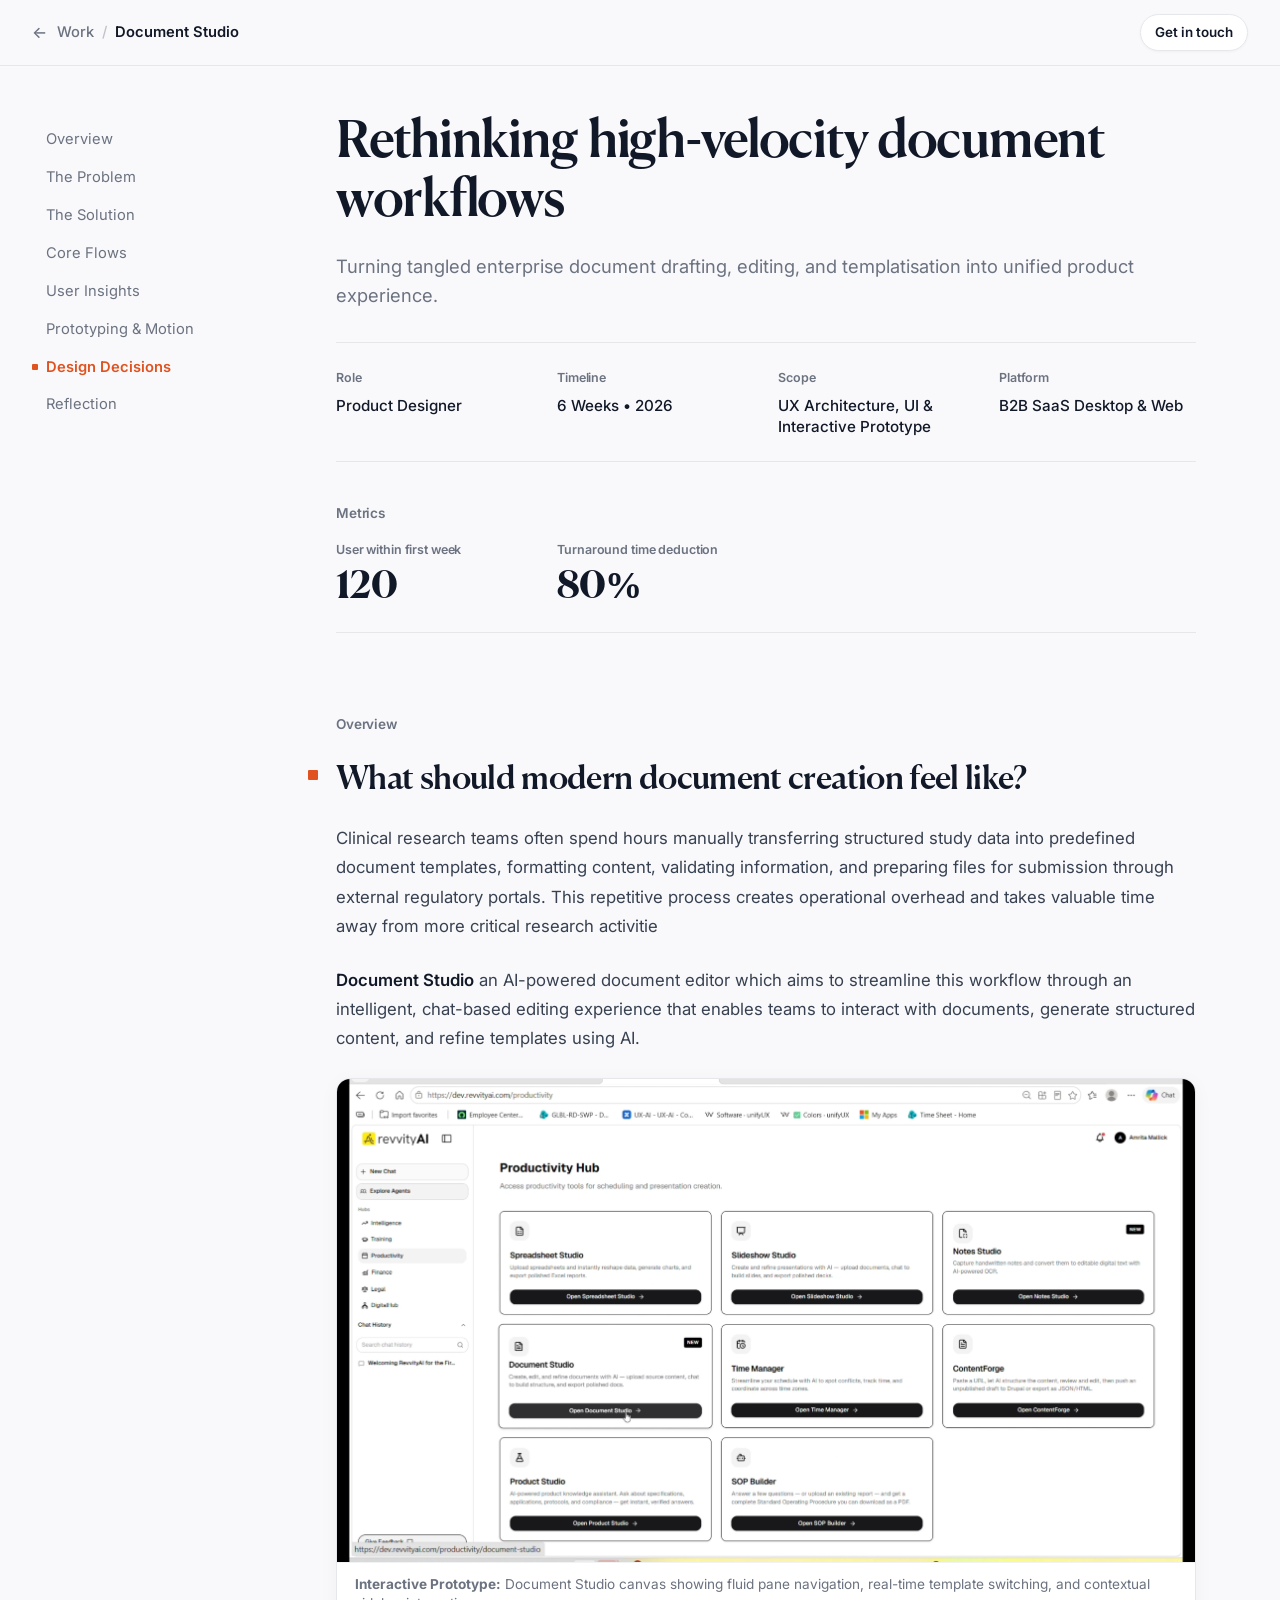
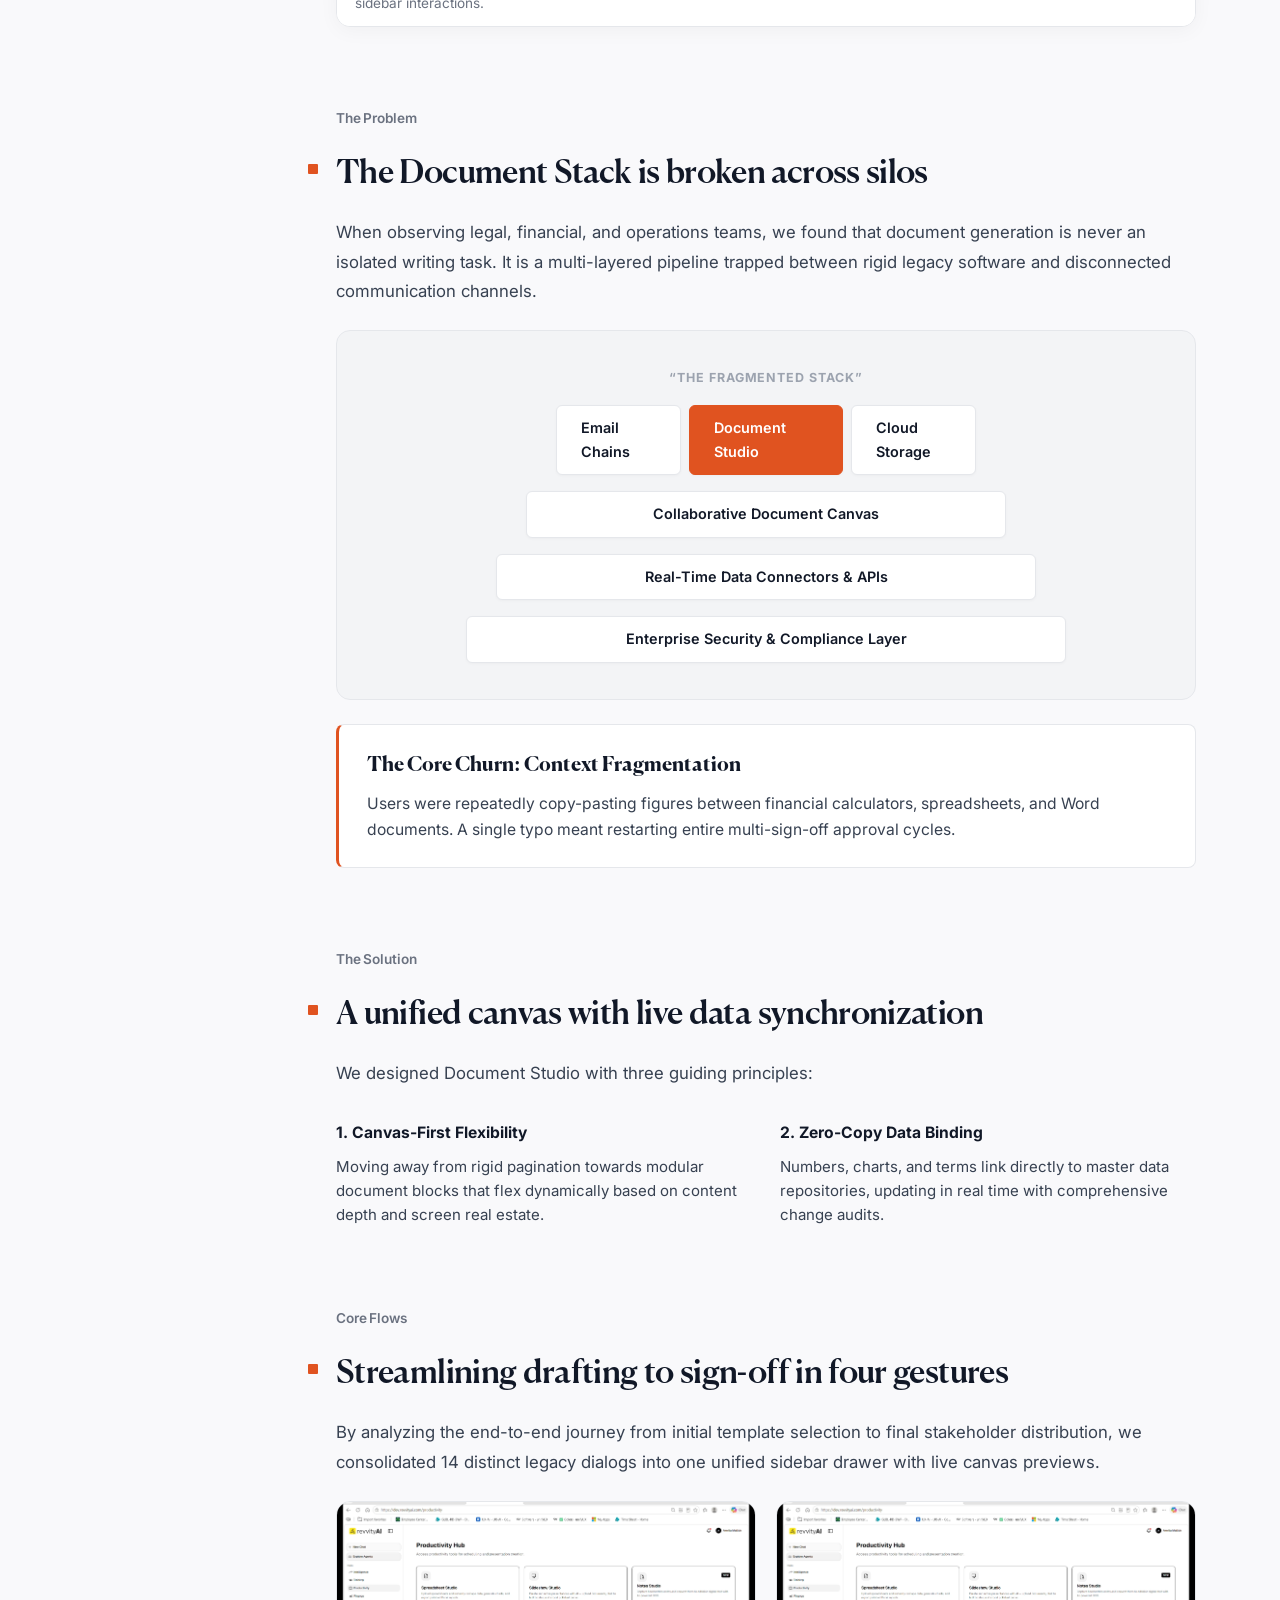
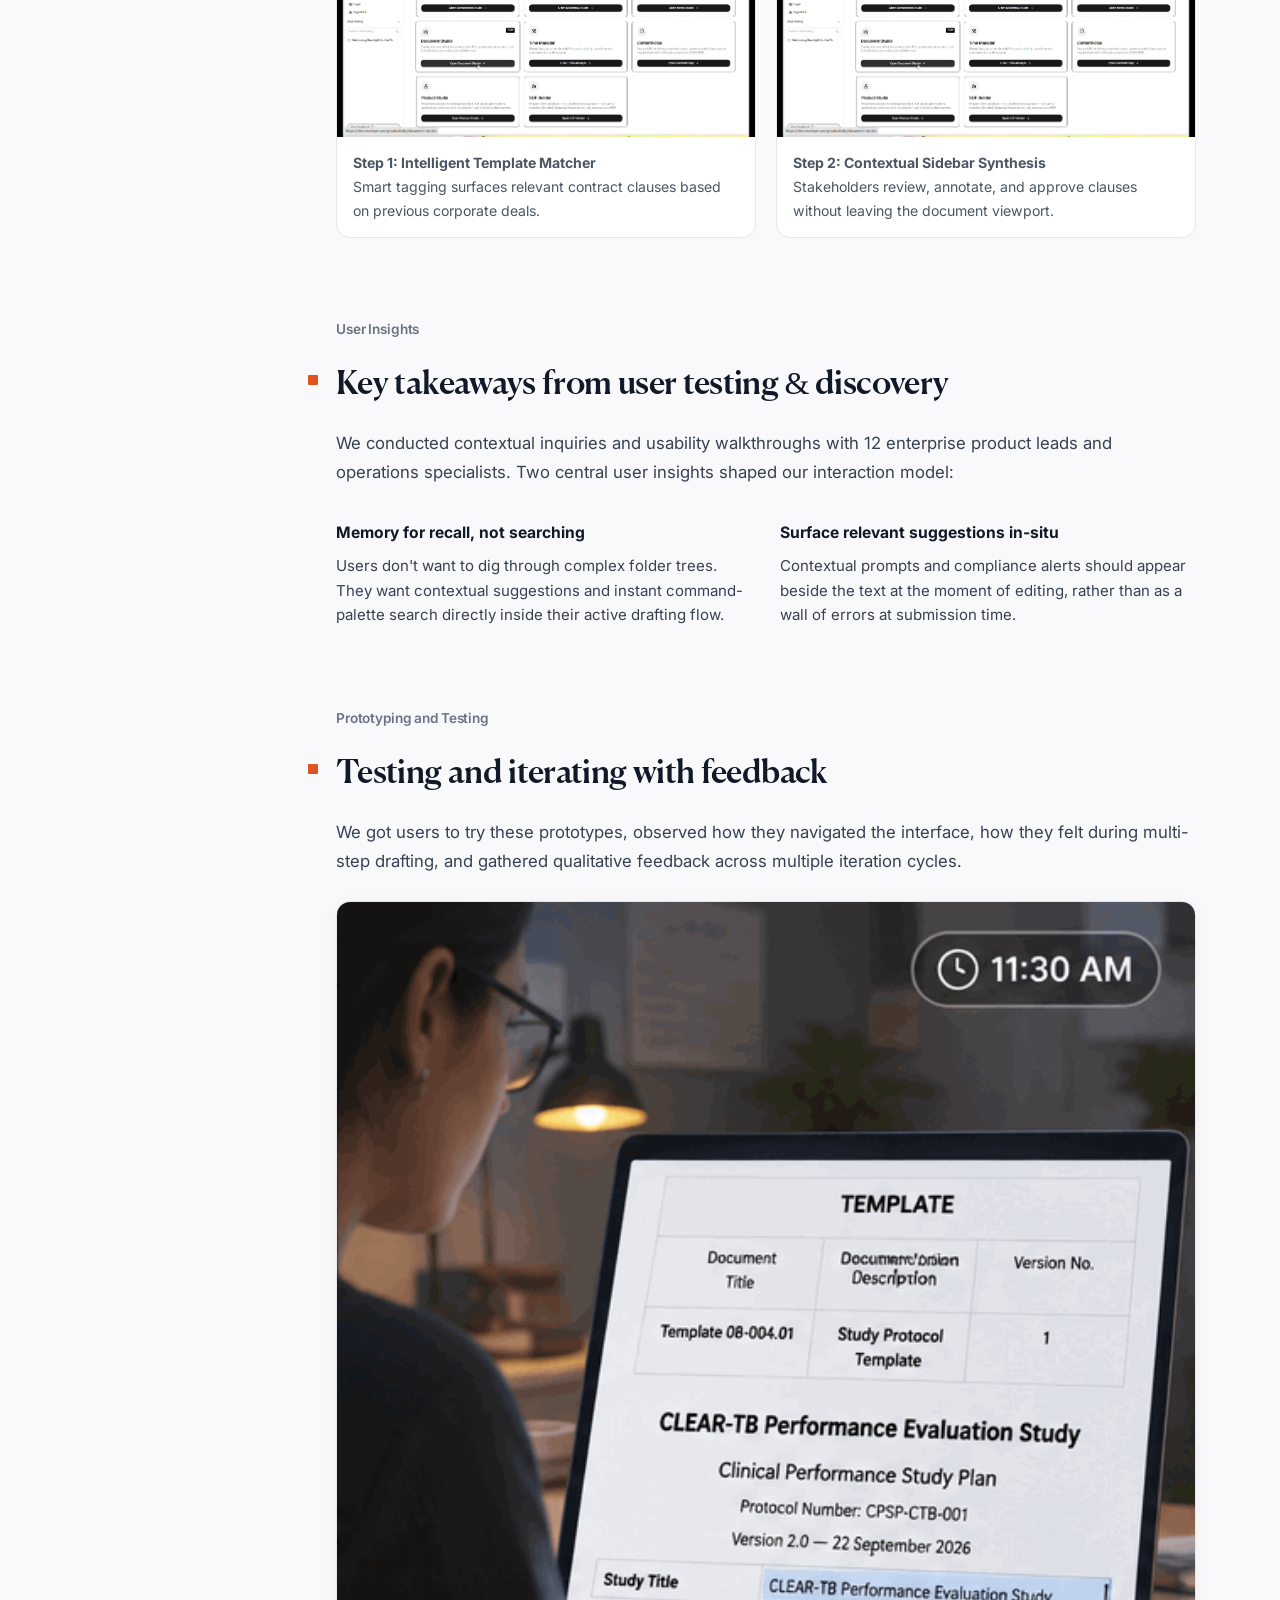
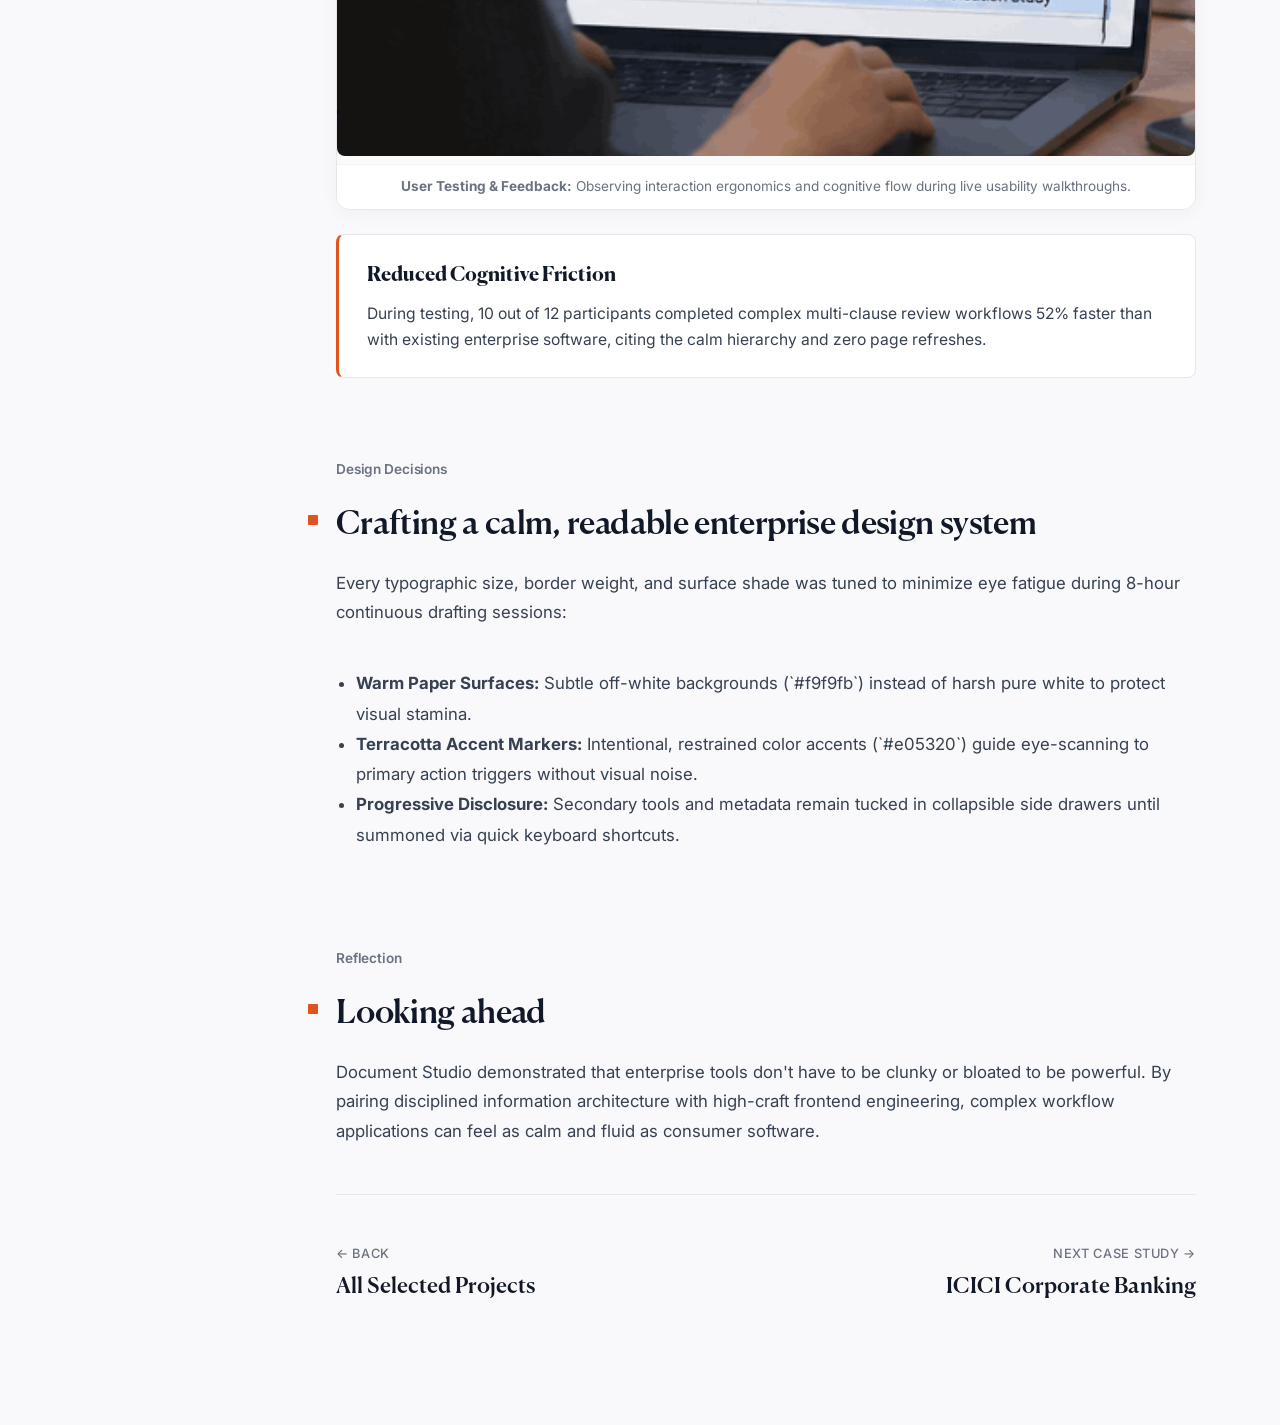
==== commit b7caa388: "updated overview of case study Document Studio" ====
--- a/case-studies/document-studio/index.html
+++ b/case-studies/document-studio/index.html
@@ -58,7 +58,7 @@
         <div class="cs-metadata-grid">
           <div class="cs-meta-col">
             <span class="cs-meta-label">Role</span>
-            <span class="cs-meta-value">Product Designer &amp; Engineer</span>
+            <span class="cs-meta-value">Product Designer </span>
           </div>
           <div class="cs-meta-col">
             <span class="cs-meta-label">Timeline</span>
@@ -97,10 +97,10 @@
           <h2 class="cs-section-heading">What should modern document creation feel like?</h2>
         </div>
         <p class="cs-body-p">
-          Enterprise teams spend up to 40% of their workday drafting, revising, and tracking business documents across fragmented suites. Most traditional software treats documents as isolated static pages, forcing users to constantly context-switch between spreadsheets, email threads, and compliance portals.
-        </p>
-        <p class="cs-body-p">
-          <strong>Document Studio</strong> was conceived as a high-performance workspace where live data, structured templates, and intelligent automation live in one cohesive surface. Our goal was to eliminate administrative friction and allow knowledge workers to focus on synthesis and decision-making.
+          Clinical research teams often spend hours manually transferring structured study data into predefined document templates, formatting content, validating information, and preparing files for submission through external regulatory portals. This repetitive process creates operational overhead and takes valuable time away from more critical research activitie
+        </p>
+        <p class="cs-body-p">
+          <strong>Document Studio</strong> an AI-powered document editor which aims to streamline this workflow through an intelligent, chat-based editing experience that enables teams to interact with documents, generate structured content, and refine templates using AI.
         </p>
 
         <!-- Featured Prototype Video Mockup -->
